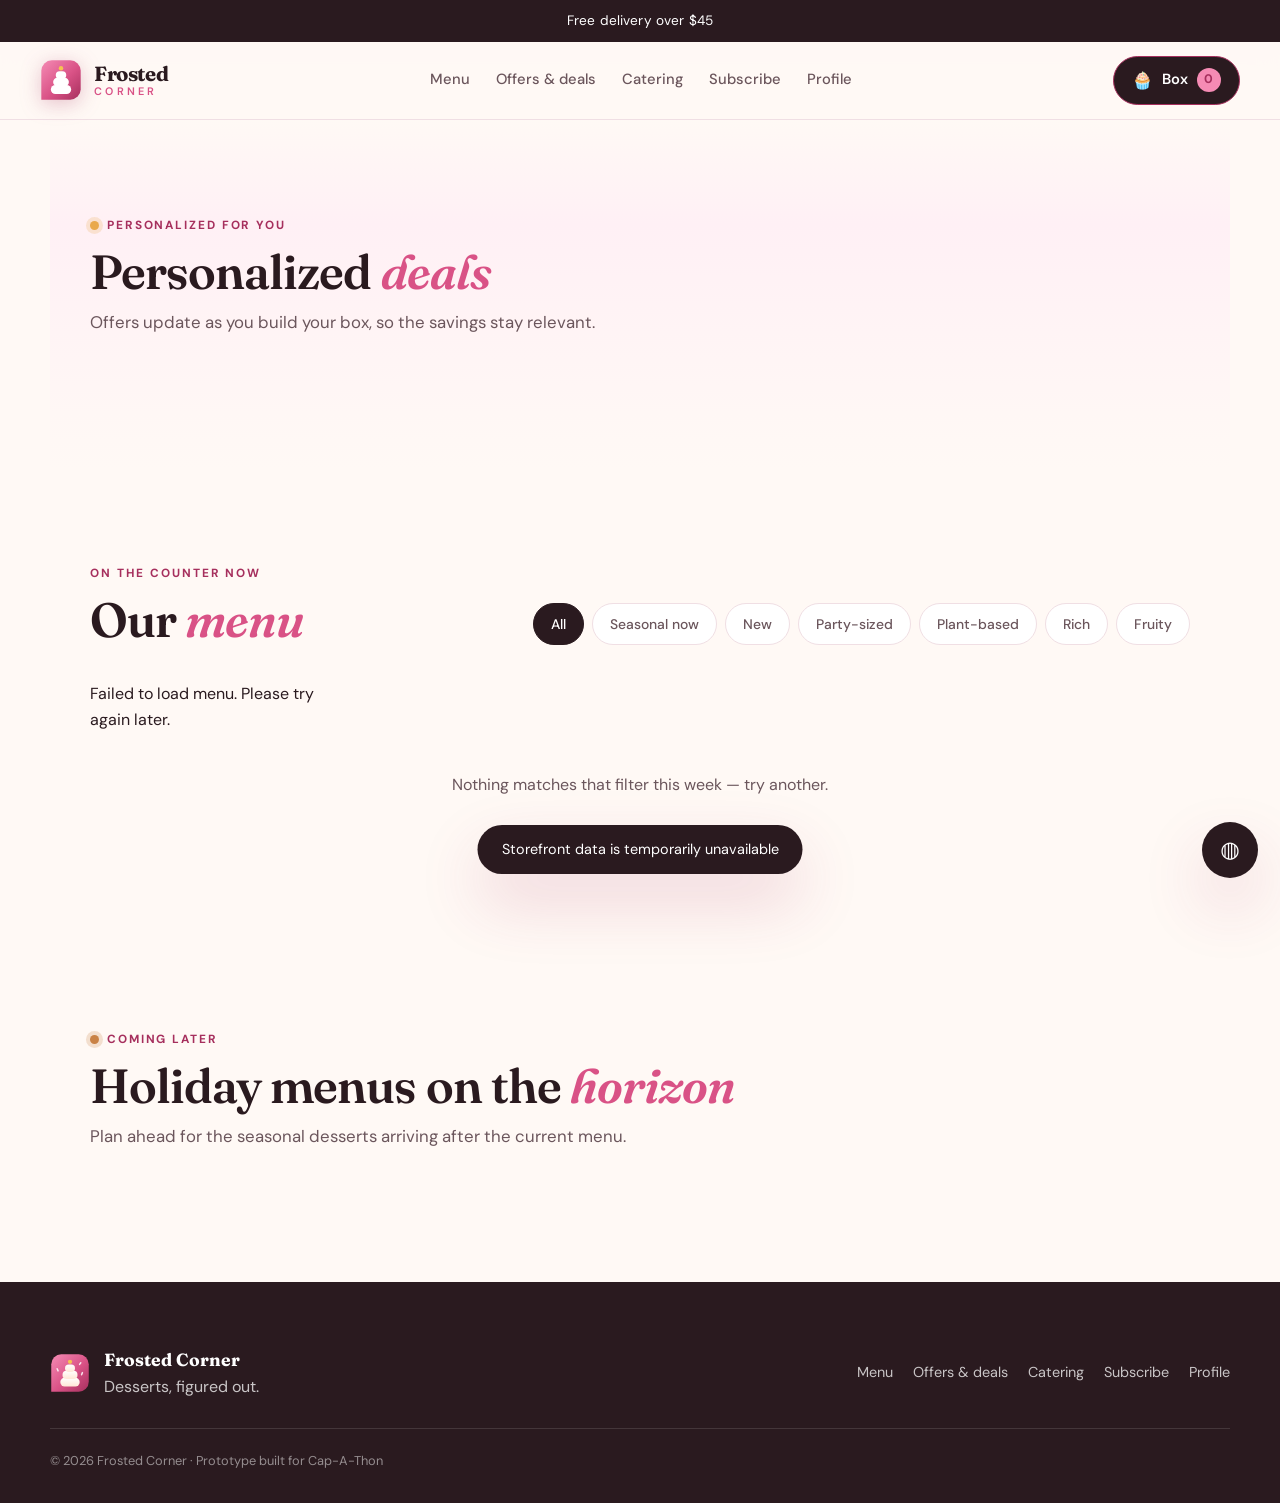
==== frontend/index.html @ bf20d173 "Update index.html and enhance app.js functionality" ====
<!doctype html>
<html lang="en">

<head>
  <meta charset="UTF-8" />
  <meta name="viewport" content="width=device-width, initial-scale=1.0" />
  <meta name="description"
    content="Frosted Corner — an AI-infused dessert ordering experience. Weekly flavors, smart offers, party planning and a concierge that actually knows your table." />
  <meta name="theme-color" content="#D95286" />
  <title>Frosted Corner | Desserts, figured out</title>
  <link rel="icon" href="assets/logo.svg" type="image/svg+xml" />
  <link rel="preconnect" href="https://fonts.googleapis.com" />
  <link rel="preconnect" href="https://fonts.gstatic.com" crossorigin />
  <link
    href="https://fonts.googleapis.com/css2?family=DM+Sans:opsz,wght@9..40,400;9..40,500;9..40,600;9..40,700&family=Fraunces:opsz,wght@9..144,500;9..144,600;9..144,700&display=swap"
    rel="stylesheet" />
  <link rel="stylesheet" href="styles.css" />
</head>

<body>
  <a class="skip-link" href="#main">Skip to content</a>

  <div class="announcement" id="announcement">
    <span data-announce>Free delivery over $45</span>
  </div>

  <header class="site-header" id="top">
    <a class="brand" href="#top" aria-label="Frosted Corner, home">
      <span class="brand-mark" aria-hidden="true">
        <svg viewBox="0 0 64 64" focusable="false">
          <defs>
            <linearGradient id="hdrBadge" x1="0" y1="0" x2="1" y2="1">
              <stop offset="0%" stop-color="#F58BB4" />
              <stop offset="55%" stop-color="#D95286" />
              <stop offset="100%" stop-color="#A62F5D" />
            </linearGradient>
          </defs>
          <path d="M18 2 H46 A16 16 0 0 1 62 18 V46 A16 16 0 0 1 46 62 H2 V18 A16 16 0 0 1 18 2 Z"
            fill="url(#hdrBadge)" />
          <g fill="#fff">
            <rect x="16.5" y="39.5" width="31" height="14" rx="7" />
            <rect x="20" y="28.5" width="24" height="13" rx="6.5" />
            <rect x="24" y="18.5" width="16" height="12" rx="6" />
          </g>
          <circle cx="32" cy="14" r="3.4" fill="#F5C451" />
        </svg>
      </span>
      <span class="brand-word"><strong>Frosted</strong><small>Corner</small></span>
    </a>

    <nav class="main-nav" aria-label="Main">
      <a href="#menu" aria-current="page">Menu</a>
      <a href="offers.html">Offers &amp; deals</a>
      <a href="catering.html">Catering</a>
      <a href="subscriptions.html">Subscribe</a>
      <a href="account.html">Profile</a>
    </nav>

    <div class="header-actions">
      <button class="bag-button" type="button" data-action="bag" aria-expanded="false" aria-controls="bag-drawer">
        <span class="bag-glyph" aria-hidden="true">🧁</span>
        <span>Box</span>
        <span class="bag-count" data-bag-count>0</span>
      </button>
    </div>
  </header>

  <main id="main">
    <section class="section offers-section" aria-labelledby="home-offers-title">
      <div class="section-head">
        <div>
          <p class="eyebrow"><span class="agent-dot tint-gold"></span>Personalized for you</p>
          <h2 id="home-offers-title">Personalized <em>deals</em></h2>
          <p class="section-lede">Offers update as you build your box, so the savings stay relevant.</p>
        </div>
      </div>
      <div class="offer-rail" data-offer-rail></div>
    </section>

    <!-- ── Weekly menu ──────────────────────────────────────── -->
    <section class="section" id="menu">
      <div class="section-head">
        <div>
          <p class="eyebrow">On the counter now</p>
          <h2>Our <em>menu</em></h2>
        </div>
        <div class="filter-row" role="group" aria-label="Filter the menu">
          <button class="chip is-active" type="button" data-filter="all">All</button>
          <button class="chip" type="button" data-filter="seasonal">Seasonal now</button>
          <button class="chip" type="button" data-filter="new">New</button>
          <button class="chip" type="button" data-filter="shareable">Party-sized</button>
          <button class="chip" type="button" data-filter="vegan">Plant-based</button>
          <button class="chip" type="button" data-filter="rich">Rich</button>
          <button class="chip" type="button" data-filter="fruity">Fruity</button>
        </div>
      </div>
      <section class="picks-panel" data-picks hidden aria-live="polite">
        <div class="picks-head">
          <span class="picks-agent"><span class="agent-dot tint-pink"></span>Recommendation Agent</span>
          <strong data-picks-headline>Picked to go with your box</strong>
          <button class="picks-trace-toggle" type="button" data-picks-trace-toggle
                  aria-expanded="false">How it decided</button>
        </div>
        <ol class="picks-trace" data-picks-trace hidden></ol>
        <div class="picks-row" data-picks-row></div>
      </section>

      <div class="product-grid" data-product-grid></div>
      <p class="grid-empty" data-grid-empty hidden>Nothing matches that filter this week — try another.</p>
    </section>

    <section class="section" aria-labelledby="upcoming-seasonal-title">
      <div class="section-head">
        <div>
          <p class="eyebrow"><span class="agent-dot tint-caramel"></span>Coming later</p>
          <h2 id="upcoming-seasonal-title">Holiday menus on the <em>horizon</em></h2>
          <p class="section-lede">Plan ahead for the seasonal desserts arriving after the current menu.</p>
        </div>
      </div>
      <div class="event-grid" data-event-grid></div>
    </section>

  </main>

  <footer class="site-footer">
    <div class="footer-top">
      <div class="footer-brand">
        <img src="assets/logo.svg" alt="" width="40" height="40" />
        <p><strong>Frosted Corner</strong><br />Desserts, figured out.</p>
      </div>
      <nav class="footer-links" aria-label="Footer">
        <a href="#menu">Menu</a><a href="offers.html">Offers &amp; deals</a>
        <a href="catering.html">Catering</a><a href="subscriptions.html">Subscribe</a><a href="account.html">Profile</a>
      </nav>
    </div>
    <p class="footer-note">© 2026 Frosted Corner · Prototype built for Cap-A-Thon</p>
  </footer>

  <!-- ── The box (bag drawer) ───────────────────────────────── -->
  <div class="drawer-scrim" data-scrim hidden></div>
  <aside class="bag-drawer" id="bag-drawer" data-drawer aria-label="Your box" hidden>
    <header class="drawer-head">
      <div>
        <p class="eyebrow">Your box</p>
        <h2 data-drawer-title>Empty box</h2>
      </div>
      <button class="icon-button" type="button" data-close-bag aria-label="Close box">✕</button>
    </header>

    <div class="box-stage">
      <div class="box" data-box>
        <div class="box-lid"><span class="lid-logo">Frosted Corner</span></div>
        <div class="box-inner" data-box-slots></div>
      </div>
    </div>

    <p class="box-hint" data-box-hint>A Frosted Corner box holds six.</p>

    <div class="drawer-lines" data-drawer-lines></div>

    <footer class="drawer-foot">
      <div class="drawer-total"><span>Subtotal</span><strong data-subtotal>$0.00</strong></div>
      <button class="button button-primary full" type="button" data-checkout>Checkout</button>
      <button class="text-button" type="button" data-clear-bag>Empty the box</button>
    </footer>
  </aside>

  <!-- ── Support agent ──────────────────────────────────────── -->
  <button class="support-fab" type="button" data-support-open aria-expanded="false" aria-controls="support-panel">
    <span aria-hidden="true">◍</span><span class="visually-hidden">Open the concierge</span>
  </button>
  <section class="support-panel" id="support-panel" data-support-panel hidden aria-label="Corner Concierge">
    <header class="support-head">
      <span class="agent-dot tint-pink" aria-hidden="true"></span>
      <span><strong>Corner Concierge</strong><small>Flavors, parties, allergens, orders</small></span>
      <button class="icon-button" type="button" data-support-close aria-label="Close concierge">✕</button>
    </header>
    <div class="support-log" data-support-log aria-live="polite"></div>
    <div class="occasion-grid" data-occasion-grid></div>
    <form class="chat-form" data-support-form>
      <label class="visually-hidden" for="support-input">Ask the concierge</label>
      <input id="support-input" type="text" autocomplete="off" placeholder="Nut-free, for 20 people, Saturday…" data-support-input />
      <button class="send-button" type="submit" aria-label="Send">→</button>
    </form>
  </section>

  <dialog class="item-dialog" data-item-dialog aria-labelledby="item-dialog-title">
    <button class="dialog-close" type="button" data-item-close aria-label="Close">×</button>
    <div class="item-dialog-body" data-item-dialog-body></div>
  </dialog>

  <dialog class="checkout-dialog" data-checkout-dialog aria-labelledby="checkout-title">
    <form method="dialog" class="checkout-form" data-checkout-form>
      <button class="icon-button checkout-close" type="button" data-checkout-close
        aria-label="Close checkout">✕</button>
      <p class="eyebrow">Almost there</p>
      <h2 id="checkout-title">Choose how to get it</h2>
      <p class="checkout-summary" data-checkout-summary></p>
      <div class="fulfillment-options" role="group" aria-label="Fulfillment method">
        <label class="fulfillment-option is-selected"><input type="radio" name="fulfillment" value="pickup" checked />
          <strong>Pickup</strong><small>Ready in about 20 minutes</small></label>
        <label class="fulfillment-option"><input type="radio" name="fulfillment" value="delivery" />
          <strong>Delivery</strong><small>Free over $45 · 30–45 minutes</small></label>
      </div>
      <label class="checkout-field" data-address-field hidden>Delivery address<input name="address" type="text"
          placeholder="123 Corner Street" autocomplete="street-address" /></label>
      <label class="checkout-field">Preferred window<select name="window">
          <option>As soon as possible</option>
          <option>Today, 5:00–5:30 PM</option>
          <option>Today, 6:00–6:30 PM</option>
        </select></label>
      <button class="button button-primary full" type="submit">Place demo order</button>
    </form>
  </dialog>

  <div class="toast" data-toast role="status" aria-live="polite"></div>

  <script type="module" src="js/app.js"></script>
</body>

</html>
---- frontend/styles.css ----
/* ==========================================================================
   Frosted Corner — design system
   Palette: frosted pink over warm cream, with flavor accents per item tint.
   ========================================================================== */

:root {
  /* Brand */
  --pink: #F58BB4;
  --pink-soft: #FFD9E7;
  --pink-wash: #FFF0F5;
  --berry: #D95286;
  --berry-deep: #A62F5D;

  /* Neutrals */
  --cream: #FFF9F5;
  --card: #FFFFFF;
  --ink: #2A1A1F;
  --ink-soft: #6B565C;
  --line: #F0DFE4;

  /* Flavor accents */
  --gold: #E9A94D;
  --butter: #F5D06F;
  --caramel: #C98246;
  --cocoa: #6B4230;
  --mint: #6FB6A0;
  --plum: #A88FD8;

  /* Shape + depth */
  --r-sm: 12px;
  --r-md: 20px;
  --r-lg: 28px;
  --r-xl: 40px;
  --shadow-sm: 0 2px 10px rgba(166, 47, 93, .06);
  --shadow-md: 0 14px 34px rgba(166, 47, 93, .10);
  --shadow-lg: 0 28px 64px rgba(166, 47, 93, .18);

  --wrap: 1180px;
  --ease-bounce: cubic-bezier(.34, 1.56, .64, 1);
}

/* Tint helpers — one class drives art background + accent per flavor. */
.tint-pink {
  --tint: var(--pink);
  --tint-wash: #FFE4EE;
}

.tint-berry {
  --tint: var(--berry);
  --tint-wash: #FFDCE8;
}

.tint-gold {
  --tint: var(--gold);
  --tint-wash: #FDEBCF;
}

.tint-butter {
  --tint: var(--butter);
  --tint-wash: #FEF3D2;
}

.tint-caramel {
  --tint: var(--caramel);
  --tint-wash: #F6E2D1;
}

.tint-cocoa {
  --tint: var(--cocoa);
  --tint-wash: #E8D9D1;
}

.tint-mint {
  --tint: var(--mint);
  --tint-wash: #DCF0E8;
}

.tint-plum {
  --tint: var(--plum);
  --tint-wash: #EAE1F8;
}

*,
*::before,
*::after {
  box-sizing: border-box;
}

/* `hidden` must win over the component display rules below. */
[hidden] {
  display: none !important;
}

html {
  scroll-behavior: smooth;
  scroll-padding-top: 90px;
}

body {
  margin: 0;
  background: var(--cream);
  color: var(--ink);
  font-family: "DM Sans", system-ui, -apple-system, "Segoe UI", sans-serif;
  font-size: 16px;
  line-height: 1.6;
  -webkit-font-smoothing: antialiased;
}

h1,
h2,
h3 {
  font-family: "Fraunces", Georgia, "Times New Roman", serif;
  font-weight: 600;
  line-height: 1.05;
  letter-spacing: -.02em;
  margin: 0;
}

h1 {
  font-size: clamp(2.6rem, 6vw, 4.4rem);
}

h2 {
  font-size: clamp(2rem, 4vw, 3rem);
}

h3 {
  font-size: 1.15rem;
  letter-spacing: -.01em;
}

h1 em,
h2 em {
  font-style: italic;
  color: var(--berry);
}

p {
  margin: 0;
}

img,
svg {
  display: block;
  max-width: 100%;
}

button {
  font: inherit;
  color: inherit;
}

a {
  color: inherit;
}

.visually-hidden {
  position: absolute;
  width: 1px;
  height: 1px;
  padding: 0;
  margin: -1px;
  overflow: hidden;
  clip: rect(0 0 0 0);
  white-space: nowrap;
  border: 0;
}

.skip-link {
  position: absolute;
  left: 12px;
  top: -60px;
  z-index: 200;
  background: var(--ink);
  color: #fff;
  padding: 10px 16px;
  border-radius: 0 0 var(--r-sm) var(--r-sm);
  text-decoration: none;
  transition: top .18s ease;
}

.skip-link:focus {
  top: 0;
}

:focus-visible {
  outline: 3px solid var(--berry);
  outline-offset: 3px;
  border-radius: 6px;
}

.eyebrow {
  display: flex;
  align-items: center;
  gap: 8px;
  font-size: .74rem;
  font-weight: 700;
  letter-spacing: .16em;
  text-transform: uppercase;
  color: var(--berry-deep);
}

.agent-dot {
  width: 9px;
  height: 9px;
  border-radius: 50%;
  background: var(--tint, var(--berry));
  box-shadow: 0 0 0 4px color-mix(in srgb, var(--tint, var(--berry)) 22%, transparent);
  flex: none;
}

.lede,
.section-lede {
  color: var(--ink-soft);
  font-size: 1.05rem;
  max-width: 56ch;
}

/* ── Announcement ───────────────────────────────────────────── */
.announcement {
  background: var(--ink);
  color: #fff;
  text-align: center;
  padding: 10px 16px;
  font-size: .85rem;
  letter-spacing: .01em;
  min-height: 40px;
  display: grid;
  place-items: center;
}

.announcement span {
  animation: fadeSlide .5s ease;
}

@keyframes fadeSlide {
  from {
    opacity: 0;
    transform: translateY(6px);
  }

  to {
    opacity: 1;
    transform: none;
  }
}

/* ── Header ─────────────────────────────────────────────────── */
.site-header {
  position: sticky;
  top: 0;
  z-index: 60;
  display: flex;
  align-items: center;
  gap: 24px;
  padding: 14px clamp(16px, 4vw, 40px);
  background: color-mix(in srgb, var(--cream) 88%, transparent);
  backdrop-filter: blur(14px);
  border-bottom: 1px solid var(--line);
}

.brand {
  display: flex;
  align-items: center;
  gap: 12px;
  text-decoration: none;
}

.brand-mark {
  width: 42px;
  height: 42px;
  flex: none;
  filter: drop-shadow(0 4px 10px rgba(166, 47, 93, .28));
}

.brand-mark svg {
  width: 100%;
  height: 100%;
}

.brand-word {
  display: flex;
  flex-direction: column;
  line-height: 1;
}

.brand-word strong {
  font-family: "Fraunces", serif;
  font-size: 1.28rem;
  font-weight: 700;
  letter-spacing: -.02em;
}

.brand-word small {
  font-size: .68rem;
  letter-spacing: .3em;
  text-transform: uppercase;
  color: var(--berry);
  font-weight: 600;
  margin-top: 2px;
}

.main-nav {
  display: flex;
  gap: 22px;
  margin-inline: auto;
}

.main-nav a {
  text-decoration: none;
  font-size: .92rem;
  font-weight: 500;
  color: var(--ink-soft);
  padding: 6px 2px;
  position: relative;
}

.main-nav a::after {
  content: "";
  position: absolute;
  left: 0;
  right: 100%;
  bottom: 0;
  height: 2px;
  background: var(--berry);
  border-radius: 2px;
  transition: right .22s ease;
}

.main-nav a:hover {
  color: var(--ink);
}

.main-nav a:hover::after {
  right: 0;
}

.header-actions {
  display: flex;
  align-items: center;
  gap: 10px;
}

.icon-button {
  width: 42px;
  height: 42px;
  border-radius: 50%;
  border: 1px solid var(--line);
  background: var(--card);
  cursor: pointer;
  display: grid;
  place-items: center;
  font-size: 1rem;
  transition: transform .18s var(--ease-bounce), border-color .18s ease;
}

.icon-button:hover {
  transform: translateY(-2px);
  border-color: var(--pink);
}

.bag-button {
  display: flex;
  align-items: center;
  gap: 9px;
  padding: 10px 18px;
  border-radius: 999px;
  cursor: pointer;
  border: 1px solid var(--berry-deep);
  background: var(--ink);
  color: #fff;
  font-weight: 600;
  font-size: .92rem;
  transition: transform .18s var(--ease-bounce);
}

.bag-button:hover {
  transform: translateY(-2px);
}

.bag-glyph {
  font-size: 1.05rem;
}

.bag-count {
  min-width: 24px;
  height: 24px;
  padding: 0 7px;
  border-radius: 999px;
  background: var(--pink);
  color: var(--berry-deep);
  display: grid;
  place-items: center;
  font-size: .78rem;
  font-weight: 700;
}

/* ── Buttons ────────────────────────────────────────────────── */
.button {
  display: inline-flex;
  align-items: center;
  gap: 10px;
  padding: 14px 26px;
  border-radius: 999px;
  font-weight: 600;
  font-size: .95rem;
  text-decoration: none;
  border: 1px solid transparent;
  cursor: pointer;
  transition: transform .18s var(--ease-bounce), box-shadow .18s ease, background .18s ease;
}

.button-primary {
  background: var(--ink);
  color: #fff;
  box-shadow: var(--shadow-md);
}

.button-primary:hover {
  transform: translateY(-3px);
  box-shadow: var(--shadow-lg);
}

.button-ghost {
  background: transparent;
  color: var(--ink);
  border-color: var(--line);
}

.button-ghost:hover {
  border-color: var(--berry);
  transform: translateY(-3px);
}

.button-light {
  background: #fff;
  color: var(--ink);
  box-shadow: var(--shadow-sm);
}

.button-light:hover {
  transform: translateY(-3px);
  box-shadow: var(--shadow-md);
}

.button.full {
  width: 100%;
  justify-content: center;
}

.button:disabled {
  opacity: .55;
  cursor: progress;
  transform: none;
}

.text-button {
  background: none;
  border: 0;
  cursor: pointer;
  color: var(--ink-soft);
  font-size: .88rem;
  text-decoration: underline;
  text-underline-offset: 3px;
  padding: 6px;
}

.text-button:hover {
  color: var(--berry);
}

.chip {
  padding: 9px 17px;
  border-radius: 999px;
  cursor: pointer;
  border: 1px solid var(--line);
  background: var(--card);
  font-size: .87rem;
  font-weight: 500;
  color: var(--ink-soft);
  transition: all .18s ease;
}

.chip:hover {
  border-color: var(--pink);
  color: var(--ink);
}

.chip.is-active,
.chip[aria-pressed="true"] {
  background: var(--ink);
  color: #fff;
  border-color: var(--ink);
}

.chip-row {
  display: flex;
  flex-wrap: wrap;
  gap: 8px;
}

/* ── Section scaffolding ────────────────────────────────────── */
.section {
  max-width: var(--wrap);
  margin-inline: auto;
  padding: clamp(56px, 8vw, 96px) clamp(16px, 4vw, 40px);
}

.section-head {
  display: flex;
  flex-wrap: wrap;
  gap: 24px;
  align-items: flex-end;
  justify-content: space-between;
  margin-bottom: 36px;
}

/* Only the heading column stacks; sibling chip rows keep their own layout. */
.section-head>div:first-child {
  display: grid;
  gap: 12px;
}

/* ── Hero ───────────────────────────────────────────────────── */
.hero {
  max-width: var(--wrap);
  margin-inline: auto;
  padding: clamp(40px, 6vw, 80px) clamp(16px, 4vw, 40px) clamp(30px, 5vw, 60px);
  display: grid;
  grid-template-columns: 1.05fr .95fr;
  gap: clamp(32px, 5vw, 64px);
  align-items: center;
}

.hero-copy {
  display: grid;
  gap: 22px;
}

.hero-actions {
  display: flex;
  flex-wrap: wrap;
  gap: 12px;
}

.countdown {
  display: grid;
  gap: 10px;
  padding: 18px 22px;
  background: var(--card);
  border: 1px solid var(--line);
  border-radius: var(--r-lg);
  box-shadow: var(--shadow-sm);
  width: fit-content;
}

.countdown-label {
  font-size: .72rem;
  font-weight: 700;
  letter-spacing: .16em;
  text-transform: uppercase;
  color: var(--ink-soft);
}

.countdown-clock {
  display: flex;
  gap: 18px;
}

.countdown-clock span {
  display: grid;
  justify-items: center;
  gap: 2px;
}

.countdown-clock strong {
  font-family: "Fraunces", serif;
  font-size: 1.7rem;
  font-variant-numeric: tabular-nums;
  color: var(--berry-deep);
  line-height: 1;
}

.countdown-clock small {
  font-size: .64rem;
  letter-spacing: .14em;
  text-transform: uppercase;
  color: var(--ink-soft);
}

/* Hero art: an open box seen at an angle */
.hero-art {
  position: relative;
  display: grid;
  place-items: center;
  min-height: 380px;
}

.hero-box {
  position: relative;
  width: min(340px, 78%);
  aspect-ratio: 1 / .92;
  perspective: 900px;
  z-index: 2;
}

.hero-box-body {
  position: absolute;
  inset: 14% 0 0 0;
  background: linear-gradient(170deg, var(--pink-soft), #fff 62%);
  border: 3px solid #fff;
  border-radius: 14px;
  box-shadow: var(--shadow-lg);
  display: grid;
  grid-template-columns: repeat(3, 1fr);
  gap: 8px;
  padding: 16px;
  align-content: center;
}

.hero-box-body span {
  display: grid;
  place-items: center;
  aspect-ratio: 1;
  background: var(--pink-wash);
  border-radius: 10px;
  font-size: 1.7rem;
  animation: settle .5s var(--ease-bounce) backwards;
}

.hero-box-body span:nth-child(1) {
  animation-delay: .05s;
}

.hero-box-body span:nth-child(2) {
  animation-delay: .11s;
}

.hero-box-body span:nth-child(3) {
  animation-delay: .17s;
}

.hero-box-body span:nth-child(4) {
  animation-delay: .23s;
}

.hero-box-body span:nth-child(5) {
  animation-delay: .29s;
}

.hero-box-body span:nth-child(6) {
  animation-delay: .35s;
}

@keyframes settle {
  from {
    opacity: 0;
    transform: translateY(-14px) scale(.7);
  }

  to {
    opacity: 1;
    transform: none;
  }
}

.hero-box-lid {
  position: absolute;
  left: -4%;
  right: -4%;
  top: -6%;
  height: 26%;
  background: linear-gradient(160deg, var(--pink), var(--berry));
  border-radius: 12px;
  transform: rotateX(46deg);
  transform-origin: bottom center;
  box-shadow: 0 -10px 30px rgba(166, 47, 93, .28);
}

.hero-blob {
  position: absolute;
  border-radius: 50%;
  filter: blur(2px);
  z-index: 1;
}

.blob-a {
  width: 260px;
  height: 260px;
  background: radial-gradient(circle at 30% 30%, #FFE0EC, transparent 70%);
  top: 2%;
  left: -6%;
}

.blob-b {
  width: 220px;
  height: 220px;
  background: radial-gradient(circle at 60% 40%, #FDEBCF, transparent 70%);
  bottom: 0;
  right: -4%;
}

.hero-sticker {
  position: absolute;
  right: 2%;
  top: 6%;
  z-index: 3;
  width: 92px;
  height: 92px;
  border-radius: 50%;
  background: var(--ink);
  color: #fff;
  display: grid;
  place-items: center;
  align-content: center;
  font-family: "Fraunces", serif;
  font-size: 1.5rem;
  font-weight: 700;
  transform: rotate(-12deg);
  box-shadow: var(--shadow-md);
}

.hero-sticker small {
  display: block;
  font-family: "DM Sans", sans-serif;
  font-size: .58rem;
  letter-spacing: .18em;
  text-transform: uppercase;
  font-weight: 500;
  opacity: .85;
}

/* ── Product grid ───────────────────────────────────────────── */
.filter-row {
  display: flex;
  flex-wrap: wrap;
  gap: 8px;
}

.product-grid {
  display: grid;
  gap: 20px;
  grid-template-columns: repeat(auto-fill, minmax(238px, 1fr));
}

.product-card {
  background: var(--card);
  border: 1px solid var(--line);
  border-radius: var(--r-lg);
  overflow: hidden;
  display: flex;
  flex-direction: column;
  box-shadow: var(--shadow-sm);
  transition: transform .22s var(--ease-bounce), box-shadow .22s ease;
  animation: cardIn .38s ease backwards;
}

.product-card:hover {
  transform: translateY(-6px);
  box-shadow: var(--shadow-md);
}

@keyframes cardIn {
  from {
    opacity: 0;
    transform: translateY(14px);
  }

  to {
    opacity: 1;
    transform: none;
  }
}

.product-art {
  position: relative;
  aspect-ratio: 4 / 3;
  background: radial-gradient(circle at 50% 42%, var(--tint-wash), #fff 78%);
  display: grid;
  place-items: center;
}

.product-emoji {
  font-size: 3.6rem;
  transition: transform .3s var(--ease-bounce);
}

.product-card:hover .product-emoji {
  transform: scale(1.12) rotate(-6deg);
}

/* The photo fills the art panel; the emoji lives on only for the fly-to-box. */
.product-photo {
  width: 100%;
  height: 100%;
  object-fit: cover;
  display: block;
  transition: transform .45s var(--ease-bounce);
}

.product-card:hover .product-photo {
  transform: scale(1.06);
}

.product-badge {
  position: absolute;
  top: 12px;
  left: 12px;
  background: color-mix(in srgb, var(--tint) 88%, #fff);
  color: #fff;
  font-size: .62rem;
  font-weight: 700;
  letter-spacing: .12em;
  text-transform: uppercase;
  padding: 5px 11px;
  border-radius: 999px;
}

.product-rating {
  position: absolute;
  top: 12px;
  right: 12px;
  z-index: 3;
  background: rgba(255, 255, 255, .92);
  border-radius: 999px;
  padding: 4px 10px;
  font-size: .74rem;
  font-weight: 600;
  cursor: pointer;
  box-shadow: 0 2px 8px rgba(42, 26, 31, .08);
}

.product-photo[data-open-item] { cursor: pointer; }

.product-info {
  padding: 16px 18px 18px;
  display: grid;
  gap: 6px;
  flex: 1;
}

.product-info p {
  color: var(--ink-soft);
  font-size: .88rem;
}

.product-foot {
  display: flex;
  align-items: center;
  justify-content: space-between;
  margin-top: auto;
  padding-top: 12px;
}

.product-price {
  font-family: "Fraunces", serif;
  font-size: 1.22rem;
  font-weight: 600;
}

.add-button {
  width: 42px;
  height: 42px;
  border-radius: 50%;
  cursor: pointer;
  border: 0;
  background: var(--ink);
  color: #fff;
  font-size: 1.3rem;
  display: grid;
  place-items: center;
  line-height: 1;
  transition: transform .18s var(--ease-bounce), background .18s ease;
}

.add-button:hover {
  transform: scale(1.12) rotate(90deg);
  background: var(--berry);
}

.grid-empty {
  text-align: center;
  color: var(--ink-soft);
  padding: 40px 0;
}

.page-intro {
  max-width: var(--wrap);
  margin-inline: auto;
  padding: clamp(48px, 7vw, 86px) clamp(16px, 4vw, 40px) 12px;
  display: grid;
  gap: 16px;
}

.page-intro h1 { max-width: 12ch; }

/* ── Smart offers ───────────────────────────────────────────── */
.offers-section {
  background: linear-gradient(180deg, transparent, var(--pink-wash) 30%, transparent);
}

.offer-rail {
  display: grid;
  gap: 18px;
  grid-template-columns: repeat(auto-fit, minmax(280px, 1fr));
}

.offer-card {
  position: relative;
  overflow: hidden;
  background: var(--card);
  border: 1px solid var(--line);
  border-radius: var(--r-lg);
  padding: 24px;
  display: grid;
  gap: 12px;
  align-content: start;
  box-shadow: var(--shadow-sm);
  transition: transform .22s var(--ease-bounce), box-shadow .22s ease;
}

.offer-card:hover {
  transform: translateY(-5px);
  box-shadow: var(--shadow-md);
}

.offer-card::before {
  content: "";
  position: absolute;
  inset: 0 auto 0 0;
  width: 5px;
  background: var(--tint);
}

.offer-emoji {
  width: 46px;
  height: 46px;
  border-radius: 14px;
  background: var(--tint-wash);
  display: grid;
  place-items: center;
  font-size: 1.4rem;
}

.offer-label {
  font-size: .76rem;
  font-weight: 600;
  color: var(--tint);
  letter-spacing: .02em;
}

.offer-card h3 {
  font-size: 1.3rem;
}

.offer-detail {
  font-size: .9rem;
  color: var(--ink-soft);
}

.offer-reason {
  font-size: .82rem;
  color: var(--ink-soft);
  padding: 10px 14px;
  background: var(--cream);
  border-radius: var(--r-sm);
  border-left: 3px solid var(--tint);
}

.offer-foot {
  display: flex;
  align-items: center;
  justify-content: space-between;
  gap: 12px;
  margin-top: 4px;
}

.offer-value {
  font-weight: 700;
  color: var(--berry-deep);
  font-size: .95rem;
  background: var(--pink-wash);
  padding: 6px 13px;
  border-radius: 999px;
}

/* ── Concierge ──────────────────────────────────────────────── */
.concierge-section {
  background: var(--ink);
  color: #fff;
  max-width: none;
}

.concierge-section .eyebrow {
  color: var(--pink-soft);
}

.concierge-section h2 em {
  color: var(--pink);
}

.concierge-grid {
  max-width: var(--wrap);
  margin-inline: auto;
  display: grid;
  grid-template-columns: 1fr 1fr;
  gap: clamp(32px, 5vw, 64px);
  align-items: center;
}

.concierge-intro {
  display: grid;
  gap: 18px;
}

.concierge-intro p {
  color: rgba(255, 255, 255, .72);
}

.signal-list {
  display: flex;
  flex-wrap: wrap;
  gap: 8px;
  list-style: none;
  padding: 0;
  margin: 0;
}

.signal-list li {
  font-size: .78rem;
  padding: 6px 13px;
  border-radius: 999px;
  background: rgba(255, 255, 255, .08);
  border: 1px solid rgba(255, 255, 255, .16);
  color: rgba(255, 255, 255, .85);
}

.chat-card {
  background: var(--card);
  color: var(--ink);
  border-radius: var(--r-xl);
  padding: 22px;
  box-shadow: var(--shadow-lg);
  display: grid;
  gap: 14px;
}

.chat-head {
  display: flex;
  align-items: center;
  gap: 11px;
}

.chat-title {
  display: grid;
  line-height: 1.25;
}

.chat-title small {
  font-size: .76rem;
  color: var(--ink-soft);
}

.online-dot {
  width: 9px;
  height: 9px;
  border-radius: 50%;
  background: var(--mint);
  box-shadow: 0 0 0 4px color-mix(in srgb, var(--mint) 24%, transparent);
  animation: pulse 2.2s ease-in-out infinite;
}

@keyframes pulse {

  0%,
  100% {
    opacity: 1;
  }

  50% {
    opacity: .45;
  }
}

.chat-log {
  display: grid;
  gap: 10px;
  max-height: 320px;
  overflow-y: auto;
  padding: 4px;
  scroll-behavior: smooth;
}

.bubble {
  padding: 12px 16px;
  border-radius: 18px;
  font-size: .92rem;
  max-width: 88%;
  animation: bubbleIn .28s ease backwards;
}

@keyframes bubbleIn {
  from {
    opacity: 0;
    transform: translateY(8px);
  }

  to {
    opacity: 1;
    transform: none;
  }
}

.bubble.from-agent {
  background: var(--pink-wash);
  border-bottom-left-radius: 6px;
  justify-self: start;
}

.bubble.from-user {
  background: var(--ink);
  color: #fff;
  border-bottom-right-radius: 6px;
  justify-self: end;
}

.bubble-note {
  font-size: .8rem;
  color: var(--ink-soft);
  margin-top: 6px;
}

.typing {
  display: flex;
  gap: 4px;
  padding: 14px 16px;
}

.typing span {
  width: 7px;
  height: 7px;
  border-radius: 50%;
  background: var(--pink);
  animation: blink 1.2s infinite;
}

.typing span:nth-child(2) {
  animation-delay: .18s;
}

.typing span:nth-child(3) {
  animation-delay: .36s;
}

@keyframes blink {

  0%,
  60%,
  100% {
    opacity: .3;
  }

  30% {
    opacity: 1;
  }
}

.rec-strip {
  display: grid;
  gap: 8px;
  margin-top: 4px;
}

.rec-item {
  display: flex;
  align-items: center;
  gap: 12px;
  background: #fff;
  border: 1px solid var(--line);
  border-radius: var(--r-md);
  padding: 10px 12px;
}

.rec-item .rec-emoji {
  width: 40px;
  height: 40px;
  border-radius: 12px;
  flex: none;
  background: var(--tint-wash);
  display: grid;
  place-items: center;
  font-size: 1.3rem;
}

.rec-item .rec-body {
  display: grid;
  flex: 1;
  line-height: 1.3;
}

.rec-item .rec-body strong {
  font-size: .92rem;
}

.rec-item .rec-body small {
  font-size: .76rem;
  color: var(--ink-soft);
}

.rec-add {
  border: 0;
  background: var(--ink);
  color: #fff;
  cursor: pointer;
  border-radius: 999px;
  padding: 7px 14px;
  font-size: .8rem;
  font-weight: 600;
  transition: background .18s ease;
}

.rec-add:hover {
  background: var(--berry);
}

.occasion-grid {
  display: flex;
  flex-wrap: wrap;
  gap: 8px;
}

.occasion {
  display: flex;
  align-items: center;
  gap: 7px;
  padding: 9px 14px;
  border-radius: 999px;
  cursor: pointer;
  border: 1px solid var(--line);
  background: #fff;
  font-size: .85rem;
  transition: all .18s ease;
}

.occasion:hover {
  border-color: var(--pink);
  transform: translateY(-2px);
}

.occasion.is-active {
  background: var(--pink-wash);
  border-color: var(--berry);
}

.chat-form {
  display: flex;
  gap: 8px;
}

.chat-form input {
  flex: 1;
  padding: 13px 18px;
  border-radius: 999px;
  border: 1px solid var(--line);
  background: var(--cream);
  font-size: .92rem;
  font-family: inherit;
}

.chat-form input:focus {
  outline: none;
  border-color: var(--berry);
  background: #fff;
}

.send-button {
  width: 46px;
  height: 46px;
  border-radius: 50%;
  flex: none;
  cursor: pointer;
  border: 0;
  background: var(--ink);
  color: #fff;
  font-size: 1.15rem;
  transition: transform .18s var(--ease-bounce), background .18s ease;
}

.send-button:hover {
  transform: scale(1.08);
  background: var(--berry);
}

/* ── Event menus ────────────────────────────────────────────── */
.event-grid {
  display: grid;
  gap: 18px;
  grid-template-columns: repeat(auto-fit, minmax(258px, 1fr));
}

.event-card {
  position: relative;
  border-radius: var(--r-lg);
  padding: 26px 24px;
  background: linear-gradient(165deg, var(--tint-wash), #fff 70%);
  border: 1px solid var(--line);
  display: grid;
  gap: 12px;
  align-content: start;
  transition: transform .22s var(--ease-bounce), box-shadow .22s ease;
}

.event-card:hover {
  transform: translateY(-5px);
  box-shadow: var(--shadow-md);
}

.event-emoji {
  font-size: 2.2rem;
}

.event-status {
  position: absolute;
  top: 18px;
  right: 18px;
  font-size: .64rem;
  font-weight: 700;
  letter-spacing: .12em;
  text-transform: uppercase;
  padding: 5px 11px;
  border-radius: 999px;
}

.status-live {
  background: var(--mint);
  color: #fff;
}

.status-preorder {
  background: var(--gold);
  color: #fff;
}

.status-planned {
  background: var(--line);
  color: var(--ink-soft);
}

.event-window {
  font-size: .8rem;
  font-weight: 600;
  color: var(--tint);
}

.event-card p {
  font-size: .9rem;
  color: var(--ink-soft);
}

.event-highlights {
  display: grid;
  gap: 6px;
  list-style: none;
  padding: 0;
  margin: 4px 0 0;
}

.event-highlights li {
  font-size: .82rem;
  padding-left: 18px;
  position: relative;
  color: var(--ink-soft);
}

.event-highlights li::before {
  content: "✦";
  position: absolute;
  left: 0;
  color: var(--tint);
}

/* ── Party planner ──────────────────────────────────────────── */
.party-section {
  background: var(--pink-wash);
  max-width: none;
}

.party-grid {
  max-width: var(--wrap);
  margin-inline: auto;
  display: grid;
  grid-template-columns: 1fr 1fr;
  gap: clamp(32px, 5vw, 56px);
  align-items: start;
}

.party-copy {
  display: grid;
  gap: 16px;
}

.planner-controls {
  display: grid;
  gap: 20px;
  margin-top: 8px;
}

.control {
  display: grid;
  gap: 10px;
}

.control label,
.control-label {
  font-size: .78rem;
  font-weight: 700;
  letter-spacing: .12em;
  text-transform: uppercase;
  color: var(--ink-soft);
  display: flex;
  align-items: center;
  gap: 10px;
}

.control output {
  font-family: "Fraunces", serif;
  font-size: 1.15rem;
  color: var(--berry-deep);
  letter-spacing: 0;
}

input[type="range"] {
  -webkit-appearance: none;
  appearance: none;
  width: 100%;
  height: 6px;
  border-radius: 999px;
  background: linear-gradient(90deg, var(--berry) var(--fill, 20%), #fff var(--fill, 20%));
  cursor: pointer;
}

input[type="range"]::-webkit-slider-thumb {
  -webkit-appearance: none;
  width: 24px;
  height: 24px;
  border-radius: 50%;
  background: var(--ink);
  border: 3px solid #fff;
  box-shadow: var(--shadow-sm);
  cursor: grab;
}

input[type="range"]::-moz-range-thumb {
  width: 24px;
  height: 24px;
  border-radius: 50%;
  background: var(--ink);
  border: 3px solid #fff;
  cursor: grab;
}

.planner-result {
  background: var(--card);
  border-radius: var(--r-xl);
  padding: 26px;
  box-shadow: var(--shadow-md);
  min-height: 320px;
}

.planner-placeholder {
  height: 100%;
  min-height: 268px;
  display: grid;
  place-content: center;
  justify-items: center;
  gap: 12px;
  text-align: center;
  color: var(--ink-soft);
}

.planner-placeholder span {
  font-size: 2.2rem;
  color: var(--plum);
}

.planner-stats {
  display: grid;
  grid-template-columns: repeat(4, 1fr);
  gap: 10px;
  margin: 16px 0;
}

.planner-stats div {
  background: var(--cream);
  border-radius: var(--r-sm);
  padding: 12px 8px;
  text-align: center;
}

.planner-stats strong {
  display: block;
  font-family: "Fraunces", serif;
  font-size: 1.5rem;
  color: var(--berry-deep);
  line-height: 1.1;
}

.planner-stats small {
  font-size: .64rem;
  letter-spacing: .1em;
  text-transform: uppercase;
  color: var(--ink-soft);
}

.planner-note {
  font-size: .84rem;
  color: var(--ink-soft);
  padding: 12px 14px;
  background: var(--cream);
  border-radius: var(--r-sm);
  margin-top: 12px;
}

/* ── Plans ──────────────────────────────────────────────────── */
.plan-grid {
  display: grid;
  gap: 20px;
  grid-template-columns: repeat(auto-fit, minmax(262px, 1fr));
  align-items: start;
}

.plan-card {
  background: var(--card);
  border: 1px solid var(--line);
  border-radius: var(--r-lg);
  padding: 28px 24px;
  display: grid;
  gap: 14px;
  align-content: start;
  transition: transform .22s var(--ease-bounce), box-shadow .22s ease;
}

.plan-card:hover {
  transform: translateY(-5px);
  box-shadow: var(--shadow-md);
}

.plan-card.is-featured {
  background: var(--ink);
  color: #fff;
  border-color: var(--ink);
  box-shadow: var(--shadow-lg);
  position: relative;
}

.plan-card.is-featured h3 {
  color: #fff;
}

.plan-card.is-featured .plan-pitch {
  color: rgba(255, 255, 255, .72);
}

.plan-flag {
  position: absolute;
  top: -12px;
  left: 24px;
  background: var(--pink);
  color: var(--berry-deep);
  font-size: .64rem;
  font-weight: 700;
  letter-spacing: .12em;
  text-transform: uppercase;
  padding: 6px 13px;
  border-radius: 999px;
}

.plan-price {
  display: flex;
  align-items: baseline;
  gap: 5px;
}

.plan-price strong {
  font-family: "Fraunces", serif;
  font-size: 2.4rem;
  line-height: 1;
}

.plan-price span {
  font-size: .85rem;
  opacity: .7;
}

.plan-pitch {
  font-size: .9rem;
  color: var(--ink-soft);
}

.plan-perks {
  list-style: none;
  padding: 0;
  margin: 0;
  display: grid;
  gap: 8px;
}

.plan-perks li {
  font-size: .87rem;
  padding-left: 22px;
  position: relative;
}

.plan-perks li::before {
  content: "✓";
  position: absolute;
  left: 0;
  color: var(--mint);
  font-weight: 700;
}

.plan-card.is-featured .plan-perks li::before {
  color: var(--pink);
}

/* ── Reviews ────────────────────────────────────────────────── */
.review-layout {
  display: grid;
  grid-template-columns: 320px 1fr;
  gap: 24px;
  align-items: start;
}

.review-summary {
  background: var(--ink);
  color: #fff;
  border-radius: var(--r-xl);
  padding: 28px 26px;
  display: grid;
  gap: 18px;
  position: sticky;
  top: 100px;
}

.summary-score {
  display: flex;
  align-items: baseline;
  gap: 10px;
}

.summary-score strong {
  font-family: "Fraunces", serif;
  font-size: 3rem;
  line-height: 1;
}

.summary-score small {
  color: rgba(255, 255, 255, .65);
  font-size: .82rem;
}

.summary-tag {
  display: inline-flex;
  align-items: center;
  gap: 7px;
  width: fit-content;
  font-size: .68rem;
  font-weight: 700;
  letter-spacing: .12em;
  text-transform: uppercase;
  background: rgba(255, 255, 255, .1);
  border: 1px solid rgba(255, 255, 255, .18);
  padding: 6px 12px;
  border-radius: 999px;
  color: var(--pink-soft);
}

.summary-point {
  display: grid;
  gap: 6px;
}

.summary-point-head {
  display: flex;
  justify-content: space-between;
  font-size: .85rem;
}

.summary-point-head span:last-child {
  color: var(--pink);
  font-weight: 600;
}

.summary-point small {
  font-size: .76rem;
  color: rgba(255, 255, 255, .6);
}

.meter {
  height: 6px;
  border-radius: 999px;
  background: rgba(255, 255, 255, .14);
  overflow: hidden;
}

.meter i {
  display: block;
  height: 100%;
  border-radius: 999px;
  background: var(--pink);
  transition: width .8s ease;
}

.summary-watchout {
  font-size: .82rem;
  color: rgba(255, 255, 255, .72);
  border-top: 1px solid rgba(255, 255, 255, .14);
  padding-top: 14px;
}

.review-grid {
  display: grid;
  gap: 16px;
  grid-template-columns: repeat(auto-fit, minmax(240px, 1fr));
}

.review-card {
  background: var(--card);
  border: 1px solid var(--line);
  border-radius: var(--r-lg);
  padding: 22px;
  display: grid;
  gap: 14px;
  align-content: start;
}

.review-card.is-featured {
  grid-column: 1 / -1;
  background: linear-gradient(150deg, var(--pink-wash), #fff 70%);
}

.review-stars {
  color: var(--gold);
  font-size: .95rem;
  letter-spacing: 2px;
}

.review-card p {
  font-size: .95rem;
}

.review-card.is-featured p {
  font-size: 1.15rem;
  font-family: "Fraunces", serif;
  line-height: 1.45;
}

.review-foot {
  display: flex;
  align-items: center;
  gap: 11px;
}

.review-avatar {
  width: 40px;
  height: 40px;
  border-radius: 50%;
  flex: none;
  background: var(--tint-wash);
  color: var(--ink);
  display: grid;
  place-items: center;
  font-size: .8rem;
  font-weight: 700;
}

.review-who {
  display: grid;
  line-height: 1.3;
}

.review-who small {
  font-size: .74rem;
  color: var(--ink-soft);
}

/* ── AI crew ────────────────────────────────────────────────── */
.crew-section {
  background: var(--cream);
  max-width: none;
}

.crew-section>.section-head,
.crew-grid {
  max-width: var(--wrap);
  margin-inline: auto;
}

.crew-grid {
  display: grid;
  gap: 18px;
  grid-template-columns: repeat(auto-fit, minmax(272px, 1fr));
  padding-inline: clamp(16px, 4vw, 40px);
}

.crew-section>.section-head {
  padding-inline: clamp(16px, 4vw, 40px);
}

.crew-card {
  background: var(--card);
  border: 1px solid var(--line);
  border-radius: var(--r-lg);
  padding: 24px;
  display: grid;
  gap: 12px;
  align-content: start;
  transition: transform .22s var(--ease-bounce), box-shadow .22s ease;
  animation: cardIn .34s ease backwards;
}

.crew-card:hover {
  transform: translateY(-5px);
  box-shadow: var(--shadow-md);
}

.crew-top {
  display: flex;
  align-items: center;
  gap: 12px;
}

.crew-glyph {
  width: 46px;
  height: 46px;
  border-radius: 14px;
  flex: none;
  background: var(--tint-wash);
  color: var(--tint);
  display: grid;
  place-items: center;
  font-size: 1.35rem;
}

.crew-role {
  font-size: .76rem;
  color: var(--tint);
  font-weight: 600;
}

.crew-card p {
  font-size: .88rem;
  color: var(--ink-soft);
}

.crew-meta {
  display: grid;
  gap: 8px;
  border-top: 1px solid var(--line);
  padding-top: 12px;
}

.crew-meta-row {
  display: grid;
  gap: 5px;
}

.crew-meta-row span {
  font-size: .64rem;
  font-weight: 700;
  letter-spacing: .12em;
  text-transform: uppercase;
  color: var(--ink-soft);
}

.crew-pills {
  display: flex;
  flex-wrap: wrap;
  gap: 5px;
}

.crew-pills i {
  font-style: normal;
  font-size: .72rem;
  padding: 4px 10px;
  border-radius: 999px;
  background: var(--cream);
  color: var(--ink-soft);
}

.crew-audience {
  position: absolute;
  top: 16px;
  right: 16px;
  font-size: .6rem;
  letter-spacing: .1em;
  text-transform: uppercase;
  color: var(--ink-soft);
}

/* ── Franchise ──────────────────────────────────────────────── */
.franchise-section {
  max-width: var(--wrap);
  margin-inline: auto;
  padding: 0 clamp(16px, 4vw, 40px) clamp(56px, 8vw, 96px);
}

.franchise-card {
  background: linear-gradient(140deg, var(--berry-deep), var(--ink) 65%);
  color: #fff;
  border-radius: var(--r-xl);
  padding: clamp(32px, 5vw, 56px);
  display: grid;
  grid-template-columns: 1.2fr .8fr;
  gap: 36px;
  align-items: center;
}

.franchise-card .eyebrow {
  color: var(--pink-soft);
}

.franchise-card h2 {
  margin: 12px 0 14px;
}

.franchise-card h2 em {
  color: var(--pink);
}

.franchise-card p {
  color: rgba(255, 255, 255, .78);
  margin-bottom: 22px;
  max-width: 46ch;
}

.franchise-stats {
  display: grid;
  gap: 14px;
}

.franchise-stats div {
  background: rgba(255, 255, 255, .08);
  border: 1px solid rgba(255, 255, 255, .14);
  border-radius: var(--r-md);
  padding: 16px 20px;
  display: flex;
  align-items: baseline;
  gap: 12px;
}

.franchise-stats strong {
  font-family: "Fraunces", serif;
  font-size: 1.8rem;
}

.franchise-stats small {
  font-size: .76rem;
  color: rgba(255, 255, 255, .66);
}

/* ── Footer ─────────────────────────────────────────────────── */
.site-footer {
  background: var(--ink);
  color: rgba(255, 255, 255, .75);
  padding: clamp(40px, 6vw, 64px) clamp(16px, 4vw, 40px) 32px;
}

.footer-top {
  max-width: var(--wrap);
  margin-inline: auto;
  display: flex;
  flex-wrap: wrap;
  gap: 28px;
  align-items: center;
  justify-content: space-between;
  padding-bottom: 28px;
  border-bottom: 1px solid rgba(255, 255, 255, .12);
}

.footer-brand {
  display: flex;
  align-items: center;
  gap: 14px;
}

.footer-brand strong {
  color: #fff;
  font-family: "Fraunces", serif;
  font-size: 1.1rem;
}

.footer-links {
  display: flex;
  flex-wrap: wrap;
  gap: 20px;
}

.footer-links a {
  text-decoration: none;
  font-size: .9rem;
}

.footer-links a:hover {
  color: var(--pink);
}

.footer-note {
  max-width: var(--wrap);
  margin: 22px auto 0;
  font-size: .8rem;
  color: rgba(255, 255, 255, .5);
}

/* ==========================================================================
   The box — Frosted Corner's bag is a physical dessert box
   ========================================================================== */

.drawer-scrim {
  position: fixed;
  inset: 0;
  z-index: 80;
  background: rgba(42, 26, 31, .42);
  backdrop-filter: blur(3px);
  animation: fadeIn .25s ease;
}

@keyframes fadeIn {
  from {
    opacity: 0;
  }

  to {
    opacity: 1;
  }
}

.bag-drawer {
  position: fixed;
  top: 0;
  right: 0;
  bottom: 0;
  z-index: 90;
  width: min(420px, 100%);
  background: var(--cream);
  box-shadow: -20px 0 60px rgba(166, 47, 93, .22);
  display: flex;
  flex-direction: column;
  animation: slideIn .34s cubic-bezier(.32, .72, 0, 1);
}

@keyframes slideIn {
  from {
    transform: translateX(100%);
  }

  to {
    transform: none;
  }
}

.drawer-head {
  display: flex;
  align-items: flex-start;
  justify-content: space-between;
  gap: 16px;
  padding: 22px 22px 14px;
}

.drawer-head h2 {
  font-size: 1.5rem;
  margin-top: 6px;
}

/* Box stage: a little perspective so the lid reads as a hinged flap */
.box-stage {
  padding: 8px 22px 0;
  perspective: 1000px;
}

.box {
  position: relative;
  transform-style: preserve-3d;
}

.box-lid {
  height: 46px;
  border-radius: 12px 12px 4px 4px;
  background: linear-gradient(160deg, var(--pink), var(--berry));
  transform-origin: bottom center;
  transform: rotateX(62deg);
  transition: transform .5s cubic-bezier(.32, .72, 0, 1);
  display: grid;
  place-items: center;
  box-shadow: 0 -8px 24px rgba(166, 47, 93, .26);
}

.lid-logo {
  font-family: "Fraunces", serif;
  font-size: .8rem;
  font-weight: 700;
  letter-spacing: .12em;
  text-transform: uppercase;
  color: #fff;
  opacity: .9;
  transform: rotateX(-18deg);
}

/* Lid closes when the box is full — a small piece of feedback */
.box.is-full .box-lid {
  transform: rotateX(8deg);
}

.box-inner {
  position: relative;
  margin-top: -4px;
  background: linear-gradient(175deg, #fff, var(--pink-wash));
  border: 3px solid #fff;
  border-radius: 6px 6px 16px 16px;
  box-shadow: var(--shadow-md), inset 0 3px 12px rgba(166, 47, 93, .08);
  padding: 14px;
  display: grid;
  grid-template-columns: repeat(3, 1fr);
  gap: 10px;
}

.slot {
  aspect-ratio: 1;
  border-radius: 12px;
  display: grid;
  place-items: center;
  align-content: center;
  gap: 2px;
  background: rgba(255, 255, 255, .55);
  border: 2px dashed var(--line);
  font-size: .62rem;
  color: var(--ink-soft);
  text-align: center;
}

.slot.is-filled {
  background: var(--tint-wash);
  border: 2px solid transparent;
  animation: dropIn .44s var(--ease-bounce) backwards;
}

@keyframes dropIn {
  from {
    opacity: 0;
    transform: translateY(-22px) scale(.6) rotate(-12deg);
  }

  to {
    opacity: 1;
    transform: none;
  }
}

.slot-emoji {
  font-size: 1.75rem;
  line-height: 1;
}

.slot-name {
  font-size: .56rem;
  font-weight: 600;
  line-height: 1.15;
  padding: 0 4px;
  color: var(--ink);
  overflow: hidden;
  display: -webkit-box;
  -webkit-line-clamp: 2;
  -webkit-box-orient: vertical;
}

.slot.is-overflow {
  background: var(--ink);
  color: #fff;
  border-color: var(--ink);
  font-family: "Fraunces", serif;
  font-size: 1rem;
}

.box-hint {
  text-align: center;
  font-size: .78rem;
  color: var(--ink-soft);
  padding: 12px 22px 4px;
}

.drawer-lines {
  flex: 1;
  overflow-y: auto;
  padding: 8px 22px;
  display: grid;
  gap: 8px;
  align-content: start;
}

.line-item {
  display: flex;
  align-items: center;
  gap: 12px;
  background: var(--card);
  border: 1px solid var(--line);
  border-radius: var(--r-md);
  padding: 10px 12px;
  animation: cardIn .3s ease backwards;
}

.line-emoji {
  width: 38px;
  height: 38px;
  border-radius: 11px;
  flex: none;
  background: var(--tint-wash);
  display: grid;
  place-items: center;
  font-size: 1.2rem;
}

.line-body {
  flex: 1;
  display: grid;
  line-height: 1.3;
}

.line-body strong {
  font-size: .88rem;
}

.line-body small {
  font-size: .76rem;
  color: var(--ink-soft);
}

.line-controls {
  display: flex;
  align-items: center;
  gap: 8px;
}

.qty-button {
  width: 28px;
  height: 28px;
  border-radius: 50%;
  cursor: pointer;
  border: 1px solid var(--line);
  background: #fff;
  display: grid;
  place-items: center;
  font-size: 1rem;
  line-height: 1;
  transition: all .16s ease;
}

.qty-button:hover {
  border-color: var(--berry);
  color: var(--berry);
}

.qty-value {
  min-width: 20px;
  text-align: center;
  font-weight: 700;
  font-size: .88rem;
}

.drawer-empty {
  text-align: center;
  color: var(--ink-soft);
  padding: 28px 22px;
  display: grid;
  gap: 10px;
  justify-items: center;
}

.drawer-empty span {
  font-size: 2rem;
}

.drawer-foot {
  padding: 16px 22px 22px;
  display: grid;
  gap: 10px;
  justify-items: center;
  border-top: 1px solid var(--line);
  background: var(--card);
}

.drawer-total {
  display: flex;
  justify-content: space-between;
  width: 100%;
  font-size: .95rem;
  align-items: baseline;
}

.drawer-total strong {
  font-family: "Fraunces", serif;
  font-size: 1.5rem;
}

/* The treat that arcs from card to bag button */
.flying-treat {
  position: fixed;
  z-index: 150;
  pointer-events: none;
  font-size: 2.4rem;
  line-height: 1;
  transform: translate(-50%, -50%);
  filter: drop-shadow(0 8px 16px rgba(166, 47, 93, .3));
}

/* ── Support agent ──────────────────────────────────────────── */
.support-fab {
  position: fixed;
  right: 22px;
  bottom: 22px;
  z-index: 70;
  width: 56px;
  height: 56px;
  border-radius: 50%;
  cursor: pointer;
  border: 0;
  background: var(--ink);
  color: #fff;
  font-size: 1.4rem;
  box-shadow: var(--shadow-lg);
  transition: transform .2s var(--ease-bounce), background .2s ease;
}

.support-fab:hover {
  transform: scale(1.08) translateY(-2px);
  background: var(--berry);
}

.support-panel {
  position: fixed;
  right: 22px;
  bottom: 90px;
  z-index: 75;
  width: min(360px, calc(100vw - 44px));
  background: var(--card);
  border: 1px solid var(--line);
  border-radius: var(--r-lg);
  box-shadow: var(--shadow-lg);
  display: flex;
  flex-direction: column;
  overflow: hidden;
  animation: popUp .3s var(--ease-bounce);
}

@keyframes popUp {
  from {
    opacity: 0;
    transform: translateY(14px) scale(.96);
  }

  to {
    opacity: 1;
    transform: none;
  }
}

.support-head {
  display: flex;
  align-items: center;
  gap: 10px;
  padding: 14px 16px;
  border-bottom: 1px solid var(--line);
}

.support-head span:nth-child(2) {
  display: grid;
  flex: 1;
  line-height: 1.25;
}

.support-head small {
  font-size: .74rem;
  color: var(--ink-soft);
}

.support-head .icon-button {
  width: 32px;
  height: 32px;
  font-size: .85rem;
}

.support-log {
  padding: 14px 16px;
  display: grid;
  gap: 10px;
  max-height: 300px;
  overflow-y: auto;
  align-content: start;
}

.support-panel .chat-form {
  padding: 12px 16px 16px;
}

.reply-chips {
  display: flex;
  flex-wrap: wrap;
  gap: 6px;
  margin-top: 8px;
}

.reply-chip {
  font-size: .76rem;
  padding: 6px 12px;
  border-radius: 999px;
  cursor: pointer;
  border: 1px solid var(--line);
  background: #fff;
  color: var(--ink-soft);
  transition: all .16s ease;
}

.reply-chip:hover {
  border-color: var(--berry);
  color: var(--berry);
}

.reply-note {
  display: block;
  margin-top: 8px;
  color: var(--ink-soft);
}

/* ── Demo checkout ──────────────────────────────────────────── */
.checkout-dialog {
  width: min(480px, calc(100vw - 32px));
  border: 1px solid var(--line);
  border-radius: var(--r-lg);
  padding: 0;
  color: var(--ink);
  background: var(--card);
  box-shadow: var(--shadow-lg);
}

.checkout-dialog::backdrop {
  background: rgba(35, 27, 42, .42);
  backdrop-filter: blur(3px);
}

.checkout-form {
  position: relative;
  display: grid;
  gap: 16px;
  padding: 28px;
}

.checkout-form h2 {
  margin: 0;
  font-size: 1.7rem;
}

.checkout-close {
  position: absolute;
  top: 18px;
  right: 18px;
  width: 34px;
  height: 34px;
}

.checkout-summary {
  margin: -7px 0 0;
  color: var(--ink-soft);
}

.fulfillment-options {
  display: grid;
  grid-template-columns: 1fr 1fr;
  gap: 10px;
}

.fulfillment-option {
  display: grid;
  gap: 4px;
  padding: 13px;
  border: 1px solid var(--line);
  border-radius: var(--r-md);
  cursor: pointer;
  background: #fff;
}

.fulfillment-option.is-selected {
  border-color: var(--berry);
  box-shadow: 0 0 0 2px rgba(217, 82, 134, .14);
}

.fulfillment-option input {
  accent-color: var(--berry);
}

.fulfillment-option small {
  color: var(--ink-soft);
  line-height: 1.35;
}

.checkout-field {
  display: grid;
  gap: 6px;
  font-size: .84rem;
  font-weight: 700;
}

.checkout-field input,
.checkout-field select {
  width: 100%;
  padding: 11px 12px;
  border: 1px solid var(--line);
  border-radius: var(--r-sm);
  color: var(--ink);
  background: #fff;
  font: inherit;
}

/* ── Toast ──────────────────────────────────────────────────── */
.toast {
  position: fixed;
  left: 50%;
  bottom: 26px;
  z-index: 160;
  transform: translate(-50%, 130%);
  background: var(--ink);
  color: #fff;
  padding: 13px 24px;
  border-radius: 999px;
  font-size: .9rem;
  box-shadow: var(--shadow-lg);
  transition: transform .34s var(--ease-bounce), opacity .2s ease;
  opacity: 0;
  pointer-events: none;
  max-width: calc(100vw - 32px);
}

.toast.is-visible {
  transform: translate(-50%, 0);
  opacity: 1;
}

/* ── Responsive ─────────────────────────────────────────────── */
@media (max-width: 980px) {

  .hero,
  .concierge-grid,
  .party-grid,
  .franchise-card {
    grid-template-columns: 1fr;
  }

  .review-layout {
    grid-template-columns: 1fr;
  }

  .review-summary {
    position: static;
  }

  .main-nav {
    display: none;
  }

  .hero-art {
    min-height: 300px;
    order: -1;
  }
}

@media (max-width: 640px) {
  .site-header {
    gap: 12px;
    padding: 12px 16px;
  }

  .brand-word strong {
    font-size: 1.1rem;
  }

  .bag-button {
    padding: 9px 14px;
  }

  .bag-button>span:nth-child(2) {
    display: none;
  }

  .section {
    padding-block: 48px;
  }

  .section-head {
    flex-direction: column;
    align-items: flex-start;
  }

  .planner-stats {
    grid-template-columns: repeat(2, 1fr);
  }

  .countdown {
    width: 100%;
  }

  .countdown-clock {
    justify-content: space-between;
  }

  .bag-drawer {
    width: 100%;
  }

  .support-panel {
    right: 12px;
    left: 12px;
    width: auto;
  }

  .fulfillment-options {
    grid-template-columns: 1fr;
  }

  .checkout-form {
    padding: 24px 18px;
  }

  .filter-row {
    overflow-x: auto;
    flex-wrap: nowrap;
    padding-bottom: 4px;
  }

  .filter-row .chip {
    flex: none;
  }
}

/* ── Motion preferences ─────────────────────────────────────── */
@media (prefers-reduced-motion: reduce) {

  *,
  *::before,
  *::after {
    animation-duration: .01ms !important;
    animation-iteration-count: 1 !important;
    transition-duration: .01ms !important;
    scroll-behavior: auto !important;
  }

  .box-lid {
    transform: rotateX(62deg);
  }
}

/* ── Header account button ──────────────────────────────────── */
.account-button {
  display: flex;
  align-items: center;
  gap: 9px;
  height: 42px;
  padding: 0 16px 0 7px;
  border-radius: 999px;
  text-decoration: none;
  border: 1px solid var(--line);
  background: var(--card);
  font-size: .88rem;
  font-weight: 600;
  color: var(--ink);
  transition: transform .18s var(--ease-bounce), border-color .18s ease;
  white-space: nowrap;
}

.account-button:hover {
  transform: translateY(-2px);
  border-color: var(--berry);
}

.account-avatar {
  width: 28px;
  height: 28px;
  border-radius: 50%;
  flex: none;
  display: grid;
  place-items: center;
  background: var(--pink-wash);
  color: var(--berry-deep);
  font-size: .78rem;
  font-weight: 700;
}

.account-avatar.is-signed-in {
  background: linear-gradient(150deg, var(--pink), var(--berry));
  color: #fff;
}

@media (max-width: 640px) {

  /* Keep the avatar as the tap target; the word would crowd the bag. */
  .account-button {
    padding: 0;
    width: 42px;
    justify-content: center;
  }

  .account-button [data-account-label] {
    display: none;
  }
}
/* ── Live agent surfaces ─────────────────────────────────────────────── */

.picks-panel {
  margin: 0 0 28px;
  padding: 20px 22px 22px;
  border-radius: var(--radius-lg, 22px);
  background: linear-gradient(180deg, color-mix(in srgb, var(--pink, #e8557f) 7%, #fff), #fff);
  border: 1px solid color-mix(in srgb, var(--pink, #e8557f) 16%, transparent);
  transition: opacity .25s ease;
}

.picks-panel.is-thinking,
.offer-rail.is-thinking { opacity: .45; }

.picks-head {
  display: flex;
  align-items: center;
  gap: 12px;
  flex-wrap: wrap;
  margin-bottom: 14px;
}

.picks-agent {
  display: inline-flex;
  align-items: center;
  gap: 7px;
  font-size: .68rem;
  font-weight: 700;
  letter-spacing: .12em;
  text-transform: uppercase;
  color: var(--ink-soft, #7a5c66);
}

.picks-head strong { font-size: 1.05rem; }

.picks-trace-toggle {
  margin-left: auto;
  border: 0;
  background: none;
  font: inherit;
  font-size: .78rem;
  color: var(--ink-soft, #7a5c66);
  text-decoration: underline;
  text-underline-offset: 3px;
  cursor: pointer;
}

.picks-trace {
  margin: 0 0 14px;
  padding-left: 20px;
  display: grid;
  gap: 5px;
  font-size: .8rem;
  color: var(--ink-soft, #7a5c66);
}

.picks-trace li::marker { color: var(--pink, #e8557f); font-weight: 700; }

.picks-row {
  display: grid;
  grid-template-columns: repeat(auto-fit, minmax(210px, 1fr));
  gap: 14px;
}

.pick-card {
  display: grid;
  grid-template-columns: 82px 1fr;
  gap: 12px;
  align-items: center;
  padding: 10px;
  border-radius: 16px;
  background: #fff;
  box-shadow: 0 4px 16px rgb(59 31 43 / .07);
  animation: rise .45s var(--ease-bounce, cubic-bezier(.34,1.56,.64,1)) both;
}

.pick-photo {
  width: 82px;
  height: 66px;
  object-fit: cover;
  border-radius: 12px;
  display: block;
}

.pick-top {
  display: flex;
  align-items: baseline;
  justify-content: space-between;
  gap: 8px;
}

.pick-top strong { font-size: .92rem; }

.pick-confidence {
  font-size: .68rem;
  font-weight: 700;
  color: var(--pink, #e8557f);
  background: color-mix(in srgb, var(--pink, #e8557f) 12%, #fff);
  padding: 2px 7px;
  border-radius: 999px;
}

.pick-reason {
  margin: 4px 0 8px;
  font-size: .76rem;
  line-height: 1.4;
  color: var(--ink-soft, #7a5c66);
}

.pick-foot {
  display: flex;
  align-items: center;
  justify-content: space-between;
  gap: 8px;
}

.pick-price { font-weight: 700; font-size: .86rem; }

.chip-solid {
  background: var(--ink, #3b1f2b);
  color: #fff;
  border-color: transparent;
}

.offer-card { position: relative; }

.offer-live {
  position: absolute;
  top: 12px;
  right: 12px;
  display: inline-flex;
  align-items: center;
  gap: 6px;
  font-size: .6rem;
  font-weight: 800;
  letter-spacing: .1em;
  text-transform: uppercase;
  color: #1f7a5c;
  background: #e6f6ef;
  padding: 3px 8px;
  border-radius: 999px;
}

.offer-live-dot {
  width: 6px;
  height: 6px;
  border-radius: 50%;
  background: #1f9d6b;
  animation: pulse-dot 1.6s ease-in-out infinite;
}

@keyframes pulse-dot {
  0%, 100% { opacity: 1; transform: scale(1); }
  50% { opacity: .35; transform: scale(.7); }
}

.offer-progress {
  height: 6px;
  border-radius: 999px;
  background: color-mix(in srgb, var(--ink, #3b1f2b) 10%, transparent);
  overflow: hidden;
  margin: 10px 0 2px;
}

.offer-progress i {
  display: block;
  height: 100%;
  border-radius: 999px;
  background: var(--tint, #e8557f);
  transition: width .5s var(--ease-bounce, cubic-bezier(.34,1.56,.64,1));
}

@keyframes rise {
  from { opacity: 0; transform: translateY(10px); }
  to { opacity: 1; transform: none; }
}

@media (prefers-reduced-motion: reduce) {
  .pick-card { animation: none; }
  .offer-live-dot { animation: none; }
}

/* ── Seasonal line-ups ───────────────────────────────────────────────── */

.event-availability {
  font-size: .78rem;
  font-weight: 600;
  color: var(--tint, #e8557f);
  margin: 2px 0 8px;
}

.event-card.state-live .event-status { background: #e6f6ef; color: #1f7a5c; }
.event-card.state-preorder .event-status { background: #fdf0e0; color: #9a5b1c; }
.event-card.state-planned .event-status { background: #eef0f6; color: #5a6079; }
.event-card.state-closed .event-status { background: #f2eef0; color: #7a6a70; }

.event-toggle { margin-top: 10px; align-self: flex-start; }

.season-items {
  margin-top: 14px;
  display: grid;
  gap: 10px;
  animation: rise .35s ease both;
}

.season-item {
  display: grid;
  grid-template-columns: 68px 1fr;
  gap: 11px;
  align-items: center;
  padding: 8px;
  border-radius: 14px;
  background: color-mix(in srgb, var(--tint, #e8557f) 6%, #fff);
}

.season-item img {
  width: 68px;
  height: 56px;
  object-fit: cover;
  border-radius: 10px;
  display: block;
}

.season-item-body { display: grid; gap: 3px; }
.season-item-body strong { font-size: .86rem; }
.season-item-body small { font-size: .72rem; color: var(--ink-soft, #7a5c66); }

.season-item-foot {
  display: flex;
  align-items: center;
  justify-content: space-between;
  gap: 8px;
  margin-top: 3px;
  font-weight: 700;
  font-size: .82rem;
}

.season-soon {
  font-size: .68rem;
  font-weight: 700;
  letter-spacing: .06em;
  text-transform: uppercase;
  color: var(--ink-soft, #7a5c66);
  background: color-mix(in srgb, var(--ink, #3b1f2b) 7%, transparent);
  padding: 3px 9px;
  border-radius: 999px;
}

/* ── Concierge working state and reasoning ───────────────────────────── */

.bubble.working { display: grid; gap: 7px; }

.working-step {
  font-size: .76rem;
  color: var(--ink-soft, #7a5c66);
  display: flex;
  align-items: center;
  gap: 7px;
}

.working-step::before {
  content: "";
  width: 12px;
  height: 12px;
  border-radius: 50%;
  border: 2px solid color-mix(in srgb, var(--pink, #e8557f) 45%, transparent);
  border-top-color: var(--pink, #e8557f);
  animation: spin .7s linear infinite;
  flex: none;
}

.working-step.is-in { animation: step-in .32s ease both; }

@keyframes step-in {
  from { opacity: 0; transform: translateX(-5px); }
  to { opacity: 1; transform: none; }
}

@keyframes spin { to { transform: rotate(360deg); } }

.reply-held {
  display: block;
  margin-top: 8px;
  font-size: .7rem;
  font-weight: 700;
  letter-spacing: .04em;
  color: #1f7a5c;
  background: #e6f6ef;
  padding: 4px 9px;
  border-radius: 999px;
  width: fit-content;
}

.reply-trace {
  margin-top: 9px;
  font-size: .74rem;
  color: var(--ink-soft, #7a5c66);
}

.reply-trace summary {
  cursor: pointer;
  font-weight: 600;
  list-style: none;
  text-decoration: underline;
  text-underline-offset: 3px;
}

.reply-trace summary::-webkit-details-marker { display: none; }

.reply-trace ol {
  margin: 7px 0 0;
  padding-left: 18px;
  display: grid;
  gap: 4px;
}

.reply-trace li::marker { color: var(--pink, #e8557f); font-weight: 700; }

@media (prefers-reduced-motion: reduce) {
  .working-step::before { animation: none; }
  .working-step.is-in { animation: none; }
}

.rec-photo {
  width: 46px;
  height: 38px;
  object-fit: cover;
  border-radius: 9px;
  display: block;
  flex: none;
}

/* ── Quick-nav tabs ──────────────────────────────────────────────────── */

.quick-nav-section { padding-top: 8px; }

.quick-nav {
  display: grid;
  grid-template-columns: repeat(auto-fit, minmax(230px, 1fr));
  gap: 14px;
}

.quick-tab {
  display: flex;
  align-items: center;
  gap: 14px;
  padding: 18px 20px;
  border-radius: 18px;
  background: var(--ink, #3b1f2b);
  color: #fff;
  text-decoration: none;
  box-shadow: 0 10px 28px rgb(59 31 43 / .22);
  transition: transform .25s var(--ease-bounce, cubic-bezier(.34,1.56,.64,1)),
              box-shadow .25s ease, background .25s ease;
}

.quick-tab:hover,
.quick-tab:focus-visible {
  transform: translateY(-3px);
  background: #24121a;
  box-shadow: 0 16px 36px rgb(59 31 43 / .3);
}

.quick-tab-glyph {
  width: 42px;
  height: 42px;
  flex: none;
  display: grid;
  place-items: center;
  border-radius: 13px;
  background: rgb(255 255 255 / .12);
  font-size: 1.1rem;
}

.quick-tab-text { display: grid; gap: 2px; }
.quick-tab-text strong { font-size: .98rem; }
.quick-tab-text small { font-size: .76rem; opacity: .68; }

.quick-tab-arrow {
  margin-left: auto;
  opacity: .5;
  transition: transform .25s ease, opacity .25s ease;
}

.quick-tab:hover .quick-tab-arrow { transform: translateX(4px); opacity: 1; }

/* ── Sub-page hero ───────────────────────────────────────────────────── */

.page-hero {
  padding: 46px clamp(20px, 5vw, 64px) 20px;
  max-width: 760px;
}

.page-hero h1 {
  font-family: var(--font-display, "Fraunces", serif);
  font-size: clamp(2.1rem, 5vw, 3.2rem);
  margin: 6px 0 10px;
}

.page-lede { color: var(--ink-soft, #7a5c66); font-size: 1.02rem; max-width: 56ch; }

.back-link {
  display: inline-block;
  margin-top: 16px;
  font-size: .84rem;
  color: var(--ink-soft, #7a5c66);
  text-decoration: none;
}

.back-link:hover { color: var(--pink, #e8557f); }

/* ── Menu card rating button and calories ────────────────────────────── */

.product-name {
  border: 0;
  background: none;
  font: inherit;
  color: inherit;
  padding: 0;
  cursor: pointer;
  text-align: left;
}

.product-name:hover { color: var(--pink, #e8557f); }

.product-rating {
  cursor: pointer;
  border: 0;
  font: inherit;
  transition: transform .2s ease;
}

.product-rating:hover { transform: scale(1.08); }

.product-kcal {
  font-size: .72rem;
  color: var(--ink-soft, #7a5c66);
  margin: 2px 0 0;
}

/* ── Item detail dialog ──────────────────────────────────────────────── */

.item-dialog {
  border: 0;
  padding: 0;
  border-radius: 22px;
  width: min(760px, 94vw);
  max-height: 88vh;
  overflow: hidden;
  background: #fff;
  box-shadow: 0 30px 80px rgb(59 31 43 / .3);
}

.item-dialog::backdrop { background: rgb(59 31 43 / .45); backdrop-filter: blur(3px); }

.dialog-close {
  position: absolute;
  top: 14px;
  right: 16px;
  z-index: 2;
  width: 34px;
  height: 34px;
  border: 0;
  border-radius: 50%;
  background: rgb(255 255 255 / .9);
  font-size: 1.2rem;
  line-height: 1;
  cursor: pointer;
  box-shadow: 0 2px 8px rgb(59 31 43 / .18);
}

.item-dialog-body { max-height: 88vh; overflow-y: auto; }

.item-detail {
  display: grid;
  grid-template-columns: 240px 1fr;
  gap: 22px;
  padding: 22px;
  background: radial-gradient(circle at 20% 30%, var(--tint-wash, #fff2f6), #fff 72%);
}

.item-detail-photo {
  width: 100%;
  height: 100%;
  max-height: 210px;
  object-fit: cover;
  border-radius: 16px;
}

.item-detail-eyebrow {
  font-size: .66rem;
  font-weight: 800;
  letter-spacing: .12em;
  text-transform: uppercase;
  color: var(--tint, #e8557f);
  margin: 0;
}

.item-detail-main h3 {
  font-family: var(--font-display, "Fraunces", serif);
  font-size: 1.7rem;
  margin: 4px 0 8px;
}

.item-detail-rating {
  display: inline-flex;
  align-items: center;
  gap: 8px;
  border: 0;
  background: none;
  padding: 0;
  font: inherit;
  font-size: .84rem;
  color: var(--ink-soft, #7a5c66);
  cursor: pointer;
  text-decoration: underline;
  text-underline-offset: 3px;
}

.item-detail-rating .stars { color: #f0a63c; letter-spacing: 1px; }
.item-detail-blurb { margin: 10px 0; color: var(--ink-soft, #7a5c66); }

.item-tags { display: flex; flex-wrap: wrap; gap: 6px; margin: 10px 0; }

.tag {
  font-size: .68rem;
  font-weight: 700;
  padding: 4px 9px;
  border-radius: 999px;
}

.tag-good { background: #e6f6ef; color: #1f7a5c; }
.tag-warn { background: #fdf0e4; color: #9a5b1c; }

.item-detail-foot {
  display: flex;
  align-items: center;
  gap: 14px;
  margin-top: 14px;
}

.item-detail-price { font-size: 1.3rem; font-weight: 700; }

.item-detail-panels {
  display: grid;
  grid-template-columns: 1fr 1fr;
  gap: 22px;
  padding: 22px;
  border-top: 1px solid #f0e6ea;
}

.item-detail-panels h4 {
  font-size: .72rem;
  font-weight: 800;
  letter-spacing: .12em;
  text-transform: uppercase;
  color: var(--ink-soft, #7a5c66);
  margin: 0 0 10px;
}

.nutrition-serving { font-size: .76rem; color: var(--ink-soft, #7a5c66); margin: 0; }

.nutrition-calories {
  display: flex;
  align-items: baseline;
  gap: 7px;
  margin: 6px 0 12px;
  padding-bottom: 10px;
  border-bottom: 3px solid var(--ink, #3b1f2b);
}

.nutrition-calories strong { font-size: 2rem; line-height: 1; }
.nutrition-calories span { font-size: .8rem; color: var(--ink-soft, #7a5c66); }

.nutrition-table { width: 100%; border-collapse: collapse; font-size: .8rem; }
.nutrition-table th {
  text-align: left;
  font-size: .64rem;
  letter-spacing: .08em;
  text-transform: uppercase;
  color: var(--ink-soft, #7a5c66);
  padding-bottom: 6px;
}
.nutrition-table th.num, .nutrition-table td.num { text-align: right; }
.nutrition-table td { padding: 6px 0; border-top: 1px solid #f2eaee; }
.nutrition-note { font-size: .68rem; color: var(--ink-soft, #7a5c66); margin-top: 10px; line-height: 1.45; }

.reviews-summary {
  display: grid;
  grid-template-columns: auto 1fr;
  gap: 16px;
  align-items: center;
  padding-bottom: 14px;
  border-bottom: 1px solid #f2eaee;
}

.reviews-score { text-align: center; }
.reviews-score strong { display: block; font-size: 2.1rem; line-height: 1; }
.reviews-score .reviews-stars { color: #f0a63c; font-size: .86rem; letter-spacing: 1px; }
.reviews-score small { display: block; font-size: .7rem; color: var(--ink-soft, #7a5c66); }

.reviews-spread { display: grid; gap: 4px; }
.spread-row { display: grid; grid-template-columns: 26px 1fr 18px; gap: 7px; align-items: center; font-size: .7rem; }
.spread-bar { height: 6px; border-radius: 999px; background: #f2eaee; overflow: hidden; }
.spread-bar i { display: block; height: 100%; background: #f0a63c; border-radius: 999px; }
.spread-count { text-align: right; color: var(--ink-soft, #7a5c66); }

.review-list { list-style: none; margin: 14px 0 0; padding: 0; display: grid; gap: 14px; }

.review-head { display: flex; align-items: center; gap: 9px; margin-bottom: 6px; }

.review-avatar {
  width: 30px;
  height: 30px;
  flex: none;
  border-radius: 50%;
  display: grid;
  place-items: center;
  background: var(--ink, #3b1f2b);
  color: #fff;
  font-size: .68rem;
  font-weight: 700;
}

.review-head strong { display: block; font-size: .84rem; }
.review-head small { font-size: .68rem; color: var(--ink-soft, #7a5c66); }
.review-stars { margin-left: auto; color: #f0a63c; font-size: .78rem; }
.review p { margin: 0; font-size: .84rem; line-height: 1.5; color: var(--ink-soft, #7a5c66); }

@media (max-width: 680px) {
  .item-detail { grid-template-columns: 1fr; }
  .item-detail-panels { grid-template-columns: 1fr; }
}
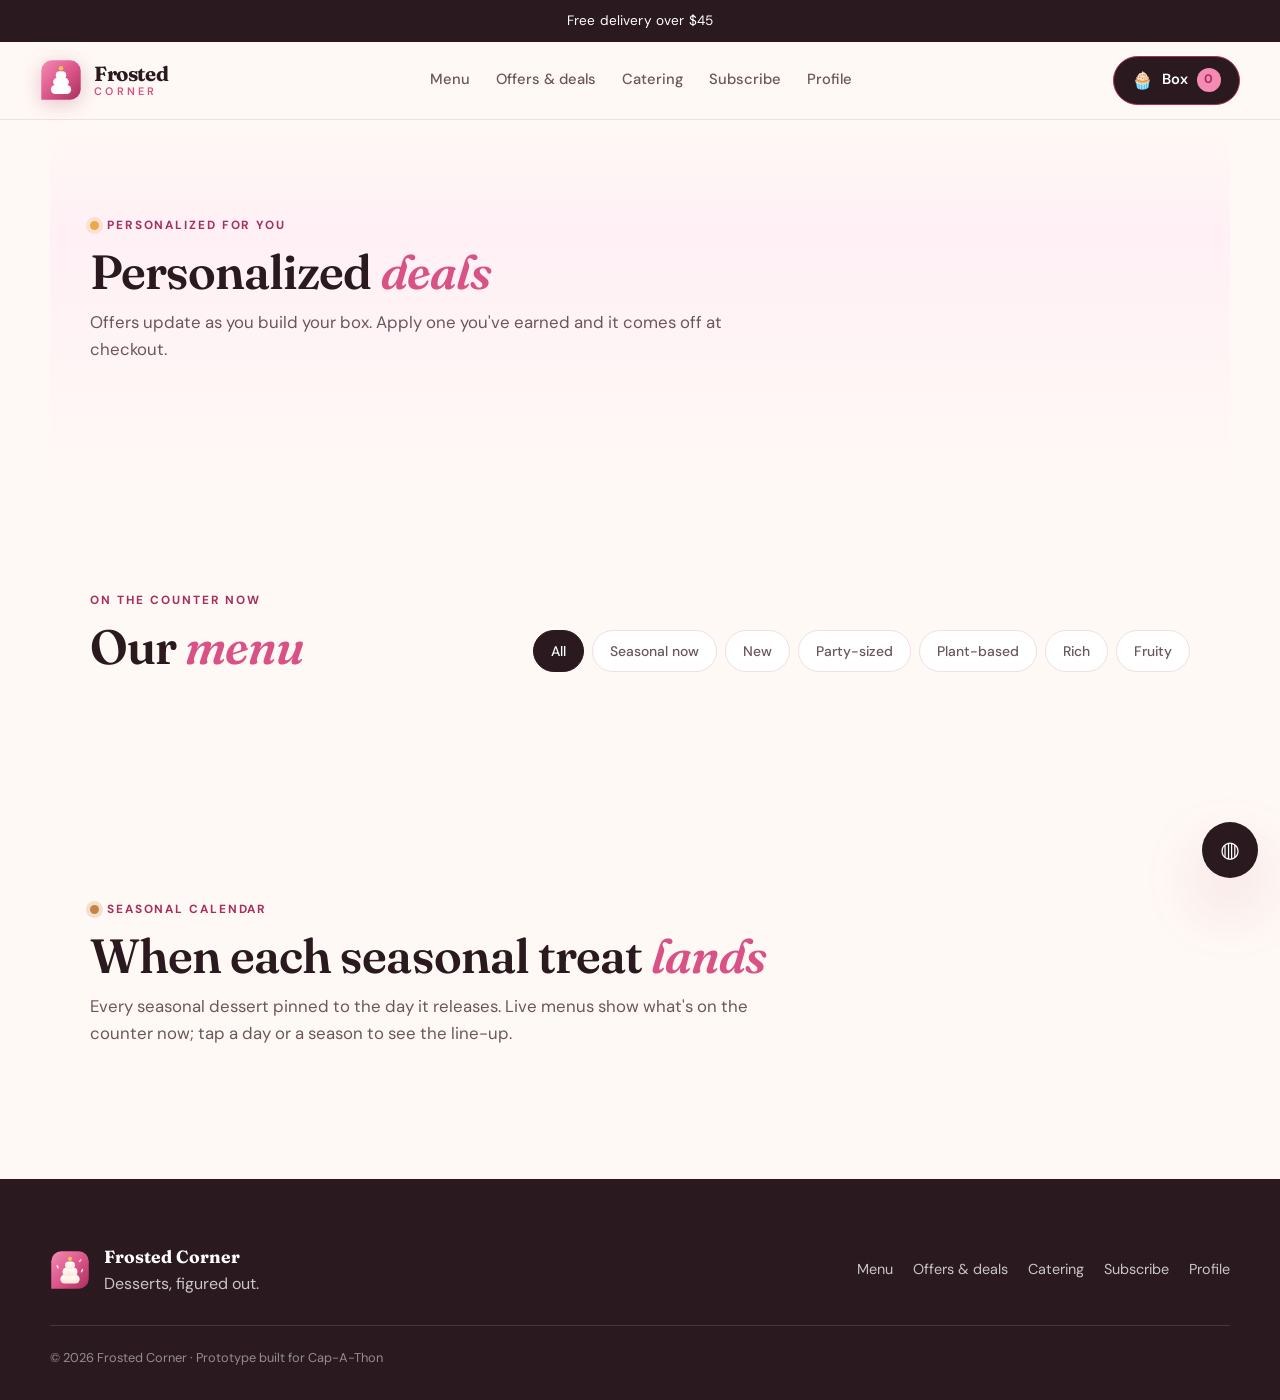
==== commit 73cb3064: "Wire the storefront: offers that apply at checkout, a release calendar, one concierge Offers: the ra" ====
--- a/frontend/index.html
+++ b/frontend/index.html
@@ -71,7 +71,7 @@
         <div>
           <p class="eyebrow"><span class="agent-dot tint-gold"></span>Personalized for you</p>
           <h2 id="home-offers-title">Personalized <em>deals</em></h2>
-          <p class="section-lede">Offers update as you build your box, so the savings stay relevant.</p>
+          <p class="section-lede">Offers update as you build your box. Apply one you've earned and it comes off at checkout.</p>
         </div>
       </div>
       <div class="offer-rail" data-offer-rail></div>
@@ -109,15 +109,15 @@
       <p class="grid-empty" data-grid-empty hidden>Nothing matches that filter this week — try another.</p>
     </section>
 
-    <section class="section" aria-labelledby="upcoming-seasonal-title">
+    <section class="section" id="seasonal" aria-labelledby="seasonal-calendar-title">
       <div class="section-head">
         <div>
-          <p class="eyebrow"><span class="agent-dot tint-caramel"></span>Coming later</p>
-          <h2 id="upcoming-seasonal-title">Holiday menus on the <em>horizon</em></h2>
-          <p class="section-lede">Plan ahead for the seasonal desserts arriving after the current menu.</p>
-        </div>
-      </div>
-      <div class="event-grid" data-event-grid></div>
+          <p class="eyebrow"><span class="agent-dot tint-caramel"></span>Seasonal calendar</p>
+          <h2 id="seasonal-calendar-title">When each seasonal treat <em>lands</em></h2>
+          <p class="section-lede">Every seasonal dessert pinned to the day it releases. Live menus show what's on the counter now; tap a day or a season to see the line-up.</p>
+        </div>
+      </div>
+      <div class="calendar-wrap" data-calendar aria-live="polite"></div>
     </section>
 
   </main>
@@ -159,7 +159,9 @@
     <div class="drawer-lines" data-drawer-lines></div>
 
     <footer class="drawer-foot">
-      <div class="drawer-total"><span>Subtotal</span><strong data-subtotal>$0.00</strong></div>
+      <div class="drawer-total drawer-sub"><span>Subtotal</span><strong data-subtotal>$0.00</strong></div>
+      <div class="drawer-offer" data-drawer-offer hidden></div>
+      <div class="drawer-total"><span>Total before delivery</span><strong data-drawer-total>$0.00</strong></div>
       <button class="button button-primary full" type="button" data-checkout>Checkout</button>
       <button class="text-button" type="button" data-clear-bag>Empty the box</button>
     </footer>
@@ -172,7 +174,8 @@
   <section class="support-panel" id="support-panel" data-support-panel hidden aria-label="Corner Concierge">
     <header class="support-head">
       <span class="agent-dot tint-pink" aria-hidden="true"></span>
-      <span><strong>Corner Concierge</strong><small>Flavors, parties, allergens, orders</small></span>
+      <span><strong>Corner Concierge</strong><small>Flavors, parties, allergens, offers, seasonal dates</small></span>
+      <button class="icon-button support-reset" type="button" data-support-reset aria-label="Start a new conversation" title="Start over">↺</button>
       <button class="icon-button" type="button" data-support-close aria-label="Close concierge">✕</button>
     </header>
     <div class="support-log" data-support-log aria-live="polite"></div>
@@ -196,6 +199,7 @@
       <p class="eyebrow">Almost there</p>
       <h2 id="checkout-title">Choose how to get it</h2>
       <p class="checkout-summary" data-checkout-summary></p>
+      <div class="checkout-receipt" data-checkout-receipt aria-live="polite"></div>
       <div class="fulfillment-options" role="group" aria-label="Fulfillment method">
         <label class="fulfillment-option is-selected"><input type="radio" name="fulfillment" value="pickup" checked />
           <strong>Pickup</strong><small>Ready in about 20 minutes</small></label>
--- a/frontend/styles.css
+++ b/frontend/styles.css
@@ -3343,3 +3343,547 @@
   .item-detail { grid-template-columns: 1fr; }
   .item-detail-panels { grid-template-columns: 1fr; }
 }
+
+/* ==========================================================================
+   Offers with real eligibility
+   ========================================================================== */
+
+.offer-status {
+  position: absolute;
+  top: 12px;
+  right: 12px;
+  display: inline-flex;
+  align-items: center;
+  gap: 6px;
+  font-size: .6rem;
+  font-weight: 800;
+  letter-spacing: .1em;
+  text-transform: uppercase;
+  padding: 3px 8px;
+  border-radius: 999px;
+  background: #eef0f6;
+  color: #5a6079;
+}
+
+.offer-status.status-eligible { background: #e6f6ef; color: #1f7a5c; }
+.offer-status.status-applied { background: var(--ink); color: #fff; }
+.offer-status.status-auto-on { background: #e6f6ef; color: #1f7a5c; }
+.offer-status.status-locked { background: #f2eef0; color: #7a6a70; }
+
+.offer-card.state-locked {
+  background: color-mix(in srgb, var(--card) 92%, var(--line));
+}
+
+.offer-card.state-locked .offer-emoji,
+.offer-card.state-locked h3 { opacity: .72; }
+
+.offer-card.state-applied {
+  border-color: var(--ink);
+  box-shadow: 0 0 0 2px color-mix(in srgb, var(--ink) 12%, transparent), var(--shadow-sm);
+}
+
+.offer-auto {
+  font-size: .76rem;
+  color: var(--ink-soft);
+}
+
+.chip[disabled],
+.chip[aria-disabled="true"] {
+  opacity: .45;
+  cursor: not-allowed;
+}
+
+/* Drawer: the applied offer shows up before checkout, with a way out. */
+.drawer-sub {
+  font-size: .86rem;
+  color: var(--ink-soft);
+}
+
+.drawer-sub strong {
+  font-family: inherit;
+  font-size: .95rem;
+  color: var(--ink-soft);
+}
+
+.drawer-offer {
+  display: flex;
+  align-items: center;
+  justify-content: space-between;
+  gap: 10px;
+  width: 100%;
+  font-size: .84rem;
+  color: #1f7a5c;
+}
+
+.drawer-offer strong { font-weight: 700; }
+
+.drawer-offer .text-button {
+  font-size: .76rem;
+  padding: 0;
+  margin: 0;
+}
+
+.checkout-receipt {
+  display: grid;
+  gap: 6px;
+  padding: 12px 14px;
+  border: 1px solid var(--line);
+  border-radius: var(--r-md);
+  background: var(--cream);
+  font-size: .9rem;
+}
+
+.receipt-row {
+  display: flex;
+  justify-content: space-between;
+  gap: 12px;
+}
+
+.receipt-off { color: #1f7a5c; }
+
+.receipt-total {
+  margin-top: 4px;
+  padding-top: 8px;
+  border-top: 1px dashed var(--line);
+  font-size: 1rem;
+}
+
+.receipt-total strong {
+  font-family: "Fraunces", serif;
+  font-size: 1.3rem;
+}
+
+/* ==========================================================================
+   Seasonal release calendar
+   ========================================================================== */
+
+.calendar-wrap {
+  display: grid;
+  grid-template-columns: minmax(0, 1fr) 300px;
+  gap: 22px;
+  align-items: start;
+}
+
+.calendar {
+  background: var(--card);
+  border: 1px solid var(--line);
+  border-radius: var(--r-lg);
+  padding: 20px 22px 22px;
+  box-shadow: var(--shadow-sm);
+}
+
+.cal-head {
+  display: flex;
+  align-items: center;
+  gap: 10px;
+  margin-bottom: 14px;
+}
+
+.cal-head .icon-button {
+  width: 34px;
+  height: 34px;
+  font-size: 1.2rem;
+}
+
+.cal-head .icon-button[disabled] { opacity: .35; cursor: default; }
+
+.cal-title {
+  margin: 0;
+  font-size: 1.35rem;
+  flex: 1;
+}
+
+.cal-today { margin-left: auto; }
+
+.cal-legend {
+  display: flex;
+  flex-wrap: wrap;
+  gap: 8px;
+  margin-bottom: 14px;
+}
+
+.cal-season {
+  display: inline-flex;
+  align-items: center;
+  gap: 8px;
+  padding: 6px 10px 6px 8px;
+  border: 1px solid var(--line);
+  border-left: 4px solid var(--tint);
+  border-radius: 12px;
+  background: color-mix(in srgb, var(--tint-wash) 55%, #fff);
+  font: inherit;
+  text-align: left;
+  cursor: pointer;
+  transition: transform .18s var(--ease-bounce), box-shadow .18s ease;
+}
+
+.cal-season:hover { transform: translateY(-2px); box-shadow: var(--shadow-sm); }
+
+.cal-season-emoji { font-size: 1.1rem; }
+
+.cal-season-body { display: grid; line-height: 1.2; }
+.cal-season-body strong { font-size: .82rem; }
+.cal-season-body small { font-size: .7rem; color: var(--ink-soft); }
+
+.cal-season-state {
+  margin-left: 4px;
+  font-size: .58rem;
+  font-weight: 800;
+  letter-spacing: .1em;
+  text-transform: uppercase;
+  padding: 3px 7px;
+  border-radius: 999px;
+  background: #eef0f6;
+  color: #5a6079;
+}
+
+.cal-season.state-live .cal-season-state { background: #e6f6ef; color: #1f7a5c; }
+.cal-season.state-preorder .cal-season-state { background: #fdf0e0; color: #9a5b1c; }
+
+.cal-weekdays {
+  display: grid;
+  grid-template-columns: repeat(7, minmax(0, 1fr));
+  gap: 4px;
+  margin-bottom: 4px;
+  font-size: .66rem;
+  font-weight: 700;
+  letter-spacing: .08em;
+  text-transform: uppercase;
+  color: var(--ink-soft);
+  text-align: center;
+}
+
+.cal-grid {
+  display: grid;
+  grid-template-columns: repeat(7, minmax(0, 1fr));
+  gap: 4px;
+}
+
+.cal-day {
+  position: relative;
+  min-height: 74px;
+  padding: 6px;
+  border: 1px solid var(--line);
+  border-radius: 10px;
+  background: #fff;
+  font: inherit;
+  text-align: left;
+  cursor: pointer;
+  display: flex;
+  flex-direction: column;
+  gap: 4px;
+  transition: border-color .15s ease, box-shadow .15s ease;
+}
+
+.cal-day:hover { border-color: var(--berry); }
+.cal-day:focus-visible { outline: 2px solid var(--berry); outline-offset: 1px; }
+.cal-day.is-outside { border-color: transparent; background: transparent; cursor: default; }
+.cal-day.is-past { background: var(--cream); }
+.cal-day.is-past .cal-num { color: var(--ink-soft); }
+.cal-day.is-today { border-color: var(--berry); }
+.cal-day.is-today .cal-num {
+  background: var(--berry);
+  color: #fff;
+}
+.cal-day.is-selected { box-shadow: 0 0 0 2px rgba(217, 82, 134, .28); }
+
+.cal-num {
+  display: inline-grid;
+  place-items: center;
+  width: 22px;
+  height: 22px;
+  border-radius: 50%;
+  font-size: .74rem;
+  font-weight: 700;
+}
+
+.cal-events {
+  display: grid;
+  gap: 3px;
+}
+
+.cal-event {
+  display: flex;
+  align-items: center;
+  gap: 5px;
+  padding: 2px 5px 2px 2px;
+  border-radius: 7px;
+  background: var(--tint-wash);
+  border-left: 3px solid var(--tint);
+  font-size: .64rem;
+  font-weight: 600;
+  line-height: 1.15;
+  color: var(--ink);
+  overflow: hidden;
+}
+
+.cal-event img {
+  width: 22px;
+  height: 17px;
+  object-fit: cover;
+  border-radius: 4px;
+  flex: none;
+}
+
+.cal-event-name {
+  white-space: nowrap;
+  overflow: hidden;
+  text-overflow: ellipsis;
+}
+
+.cal-event.is-released::after {
+  content: "";
+  width: 6px;
+  height: 6px;
+  border-radius: 50%;
+  background: #1f9d6b;
+  margin-left: auto;
+  flex: none;
+}
+
+.cal-day-panel {
+  margin-top: 14px;
+  padding-top: 14px;
+  border-top: 1px solid var(--line);
+}
+
+.cal-day-title {
+  margin: 0 0 10px;
+  font-weight: 700;
+  font-size: .92rem;
+  display: flex;
+  align-items: baseline;
+  gap: 10px;
+}
+
+.cal-day-when {
+  font-size: .74rem;
+  font-weight: 600;
+  color: var(--berry);
+}
+
+.cal-day-empty {
+  margin: 0;
+  font-size: .86rem;
+  color: var(--ink-soft);
+}
+
+.cal-day-items {
+  display: grid;
+  grid-template-columns: repeat(auto-fill, minmax(260px, 1fr));
+  gap: 10px;
+}
+
+.cal-item {
+  display: grid;
+  grid-template-columns: 92px 1fr;
+  gap: 12px;
+  align-items: center;
+  padding: 8px;
+  border-radius: 14px;
+  background: color-mix(in srgb, var(--tint, #e8557f) 7%, #fff);
+}
+
+.cal-item img {
+  width: 92px;
+  height: 70px;
+  object-fit: cover;
+  border-radius: 10px;
+}
+
+.cal-item-body { display: grid; gap: 3px; min-width: 0; }
+.cal-item-menu { font-size: .64rem; font-weight: 700; letter-spacing: .1em; text-transform: uppercase; color: var(--tint); }
+.cal-item-body strong { font-size: .9rem; }
+.cal-item-body small { font-size: .76rem; color: var(--ink-soft); }
+
+.cal-item-foot {
+  display: flex;
+  align-items: center;
+  justify-content: space-between;
+  gap: 8px;
+  margin-top: 4px;
+  font-weight: 700;
+  font-size: .86rem;
+}
+
+.cal-side {
+  background: var(--card);
+  border: 1px solid var(--line);
+  border-radius: var(--r-lg);
+  padding: 18px 18px 20px;
+  box-shadow: var(--shadow-sm);
+}
+
+.cal-side .eyebrow { margin-bottom: 10px; }
+
+.cal-upcoming-list {
+  list-style: none;
+  margin: 0;
+  padding: 0;
+  display: grid;
+  gap: 8px;
+}
+
+.cal-upcoming {
+  display: grid;
+  grid-template-columns: 56px 1fr auto;
+  gap: 10px;
+  align-items: center;
+  padding: 6px;
+  border-radius: 12px;
+  background: color-mix(in srgb, var(--tint, #e8557f) 6%, #fff);
+}
+
+.cal-upcoming-open {
+  padding: 0;
+  border: 0;
+  background: none;
+  cursor: pointer;
+  line-height: 0;
+  border-radius: 8px;
+}
+
+.cal-upcoming-open img {
+  width: 56px;
+  height: 42px;
+  object-fit: cover;
+  border-radius: 8px;
+}
+
+.cal-upcoming-body { display: grid; min-width: 0; line-height: 1.25; }
+.cal-upcoming-body strong { font-size: .84rem; white-space: nowrap; overflow: hidden; text-overflow: ellipsis; }
+.cal-upcoming-body small { font-size: .7rem; color: var(--ink-soft); }
+
+.cal-upcoming .chip { font-size: .72rem; padding: 5px 10px; }
+
+@media (max-width: 980px) {
+  .calendar-wrap { grid-template-columns: 1fr; }
+}
+
+@media (max-width: 680px) {
+  .calendar { padding: 14px 12px 16px; }
+  .cal-day { min-height: 52px; padding: 4px; }
+  .cal-events { display: flex; flex-wrap: wrap; gap: 3px; }
+  .cal-event { padding: 0; width: 8px; height: 8px; border-radius: 50%; border-left: 0; background: var(--tint); }
+  .cal-event img, .cal-event-name, .cal-event.is-released::after { display: none; }
+  .cal-day-items { grid-template-columns: 1fr; }
+  .cal-season-body small { display: none; }
+}
+
+/* ==========================================================================
+   Item detail: pairings and unreleased items
+   ========================================================================== */
+
+.item-pairs {
+  display: flex;
+  flex-wrap: wrap;
+  align-items: center;
+  gap: 6px;
+  margin: 6px 0 2px;
+}
+
+.item-pairs-label {
+  font-size: .68rem;
+  font-weight: 700;
+  letter-spacing: .1em;
+  text-transform: uppercase;
+  color: var(--ink-soft);
+  margin-right: 4px;
+}
+
+.item-pair {
+  display: inline-flex;
+  align-items: center;
+  gap: 6px;
+  padding: 3px 9px 3px 3px;
+  border: 1px solid var(--line);
+  border-radius: 999px;
+  background: #fff;
+  font: inherit;
+  font-size: .76rem;
+  cursor: pointer;
+}
+
+.item-pair img { width: 26px; height: 20px; object-fit: cover; border-radius: 999px; }
+.item-pair:hover { border-color: var(--berry); color: var(--berry); }
+
+.item-detail-soon {
+  font-size: .82rem;
+  font-weight: 700;
+  color: var(--berry-deep);
+  background: var(--pink-wash);
+  padding: 8px 14px;
+  border-radius: 999px;
+}
+
+/* ==========================================================================
+   Concierge panel, tidied
+   ========================================================================== */
+
+.support-panel {
+  width: min(400px, calc(100vw - 32px));
+  right: 16px;
+  bottom: 88px;
+  max-height: min(78vh, 680px);
+}
+
+.support-head { padding: 12px 14px; }
+.support-head small { font-size: .7rem; }
+
+.support-log {
+  max-height: none;
+  flex: 1;
+  min-height: 220px;
+  padding: 14px;
+  gap: 12px;
+}
+
+.bubble.from-agent { border-bottom-left-radius: 6px; }
+.bubble.from-user { border-bottom-right-radius: 6px; }
+
+.bubble-source {
+  display: block;
+  margin-top: 8px;
+  font-size: .64rem;
+  letter-spacing: .04em;
+  color: var(--ink-soft);
+  opacity: .8;
+}
+
+.bubble .rec-strip { margin-top: 10px; }
+
+.rec-add-soon {
+  background: transparent;
+  color: var(--ink-soft);
+  border: 1px solid var(--line);
+}
+
+.occasion-grid {
+  padding: 0 14px 10px;
+  gap: 6px;
+}
+
+.occasion {
+  font-size: .74rem;
+  padding: 6px 10px;
+}
+
+.support-panel .chat-form {
+  padding: 10px 14px 14px;
+  border-top: 1px solid var(--line);
+  background: var(--card);
+}
+
+.chat-form input:disabled { opacity: .6; }
+
+.bubble.working { padding: 12px 14px; }
+
+@media (max-width: 680px) {
+  .support-panel {
+    right: 8px;
+    left: 8px;
+    bottom: 80px;
+    width: auto;
+    max-height: 72vh;
+  }
+}
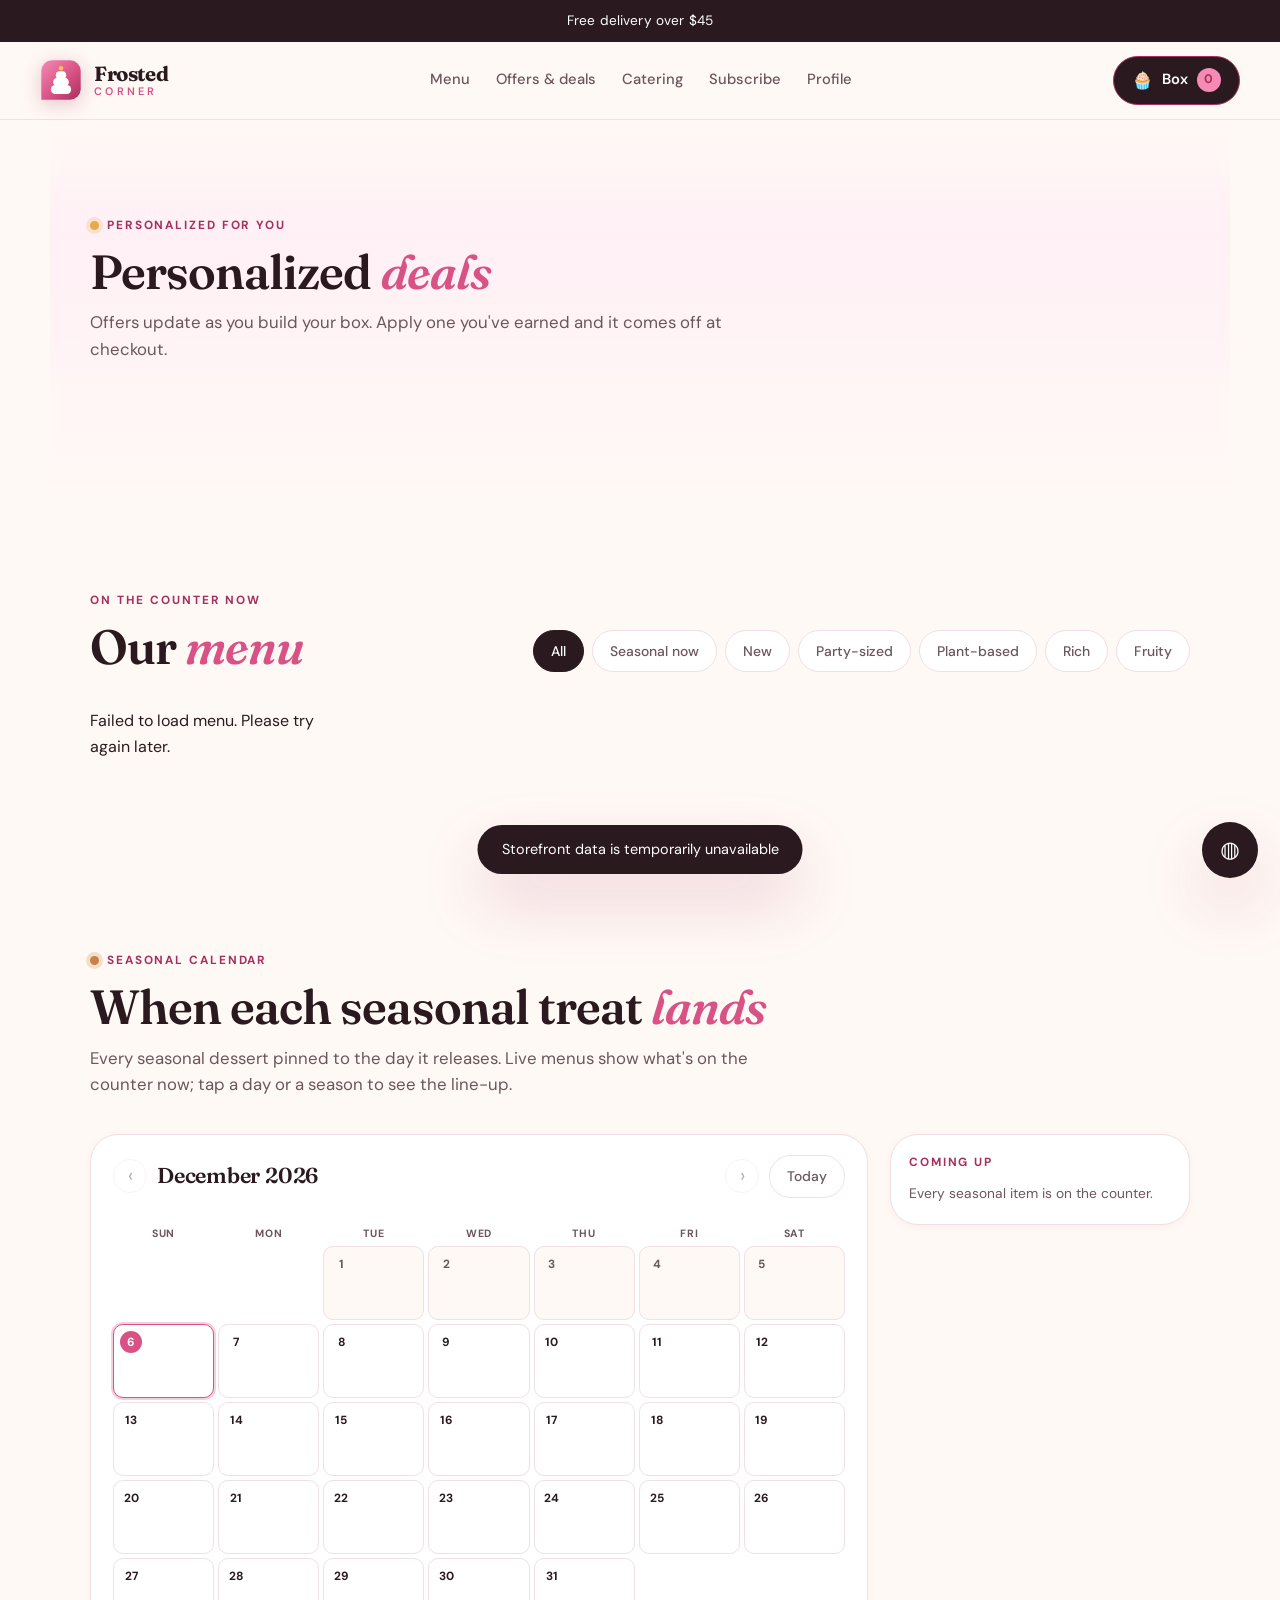
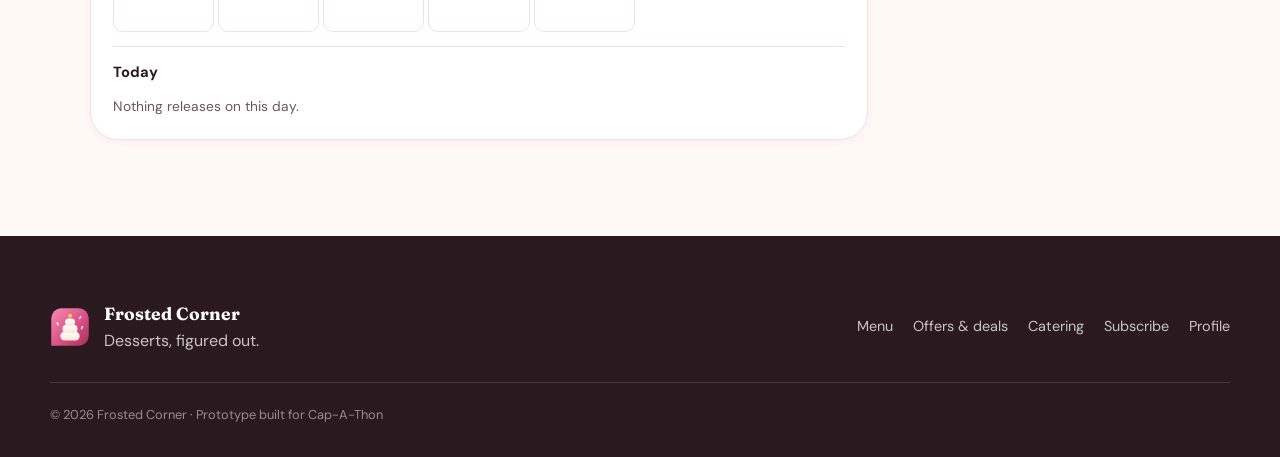
==== commit 8d89de95: "Track orders from checkout to pickup; move stock and history through PostgreSQL Placing an order now" ====
--- a/frontend/index.html
+++ b/frontend/index.html
@@ -66,6 +66,18 @@
   </header>
 
   <main id="main">
+    <!-- ── Orders in progress (shown only when there are any) ── -->
+    <section class="section orders-section" data-orders-section hidden aria-labelledby="orders-title">
+      <div class="section-head">
+        <div>
+          <p class="eyebrow"><span class="agent-dot tint-pink"></span>Your orders</p>
+          <h2 id="orders-title">Where your box <em>is</em></h2>
+          <p class="section-lede">Live from the corner. This updates on its own as your order moves from received to ready.</p>
+        </div>
+      </div>
+      <div class="order-cards" data-order-cards aria-live="polite"></div>
+    </section>
+
     <section class="section offers-section" aria-labelledby="home-offers-title">
       <div class="section-head">
         <div>
@@ -206,6 +218,8 @@
         <label class="fulfillment-option"><input type="radio" name="fulfillment" value="delivery" />
           <strong>Delivery</strong><small>Free over $45 · 30–45 minutes</small></label>
       </div>
+      <label class="checkout-field">Name for the order<input name="name" type="text" autocomplete="name"
+          placeholder="Who's it for?" required /></label>
       <label class="checkout-field" data-address-field hidden>Delivery address<input name="address" type="text"
           placeholder="123 Corner Street" autocomplete="street-address" /></label>
       <label class="checkout-field">Preferred window<select name="window">
@@ -213,7 +227,10 @@
           <option>Today, 5:00–5:30 PM</option>
           <option>Today, 6:00–6:30 PM</option>
         </select></label>
-      <button class="button button-primary full" type="submit">Place demo order</button>
+      <label class="checkout-field">Note for the corner (optional)<textarea name="note" rows="2"
+          placeholder="Candles, a gift note, anything to flag…"></textarea></label>
+      <button class="button button-primary full" type="submit">Place order</button>
+      <p class="checkout-note">You'll see it move — received, preparing, ready — right here on the page.</p>
     </form>
   </dialog>
 
--- a/frontend/styles.css
+++ b/frontend/styles.css
@@ -3887,3 +3887,76 @@
     max-height: 72vh;
   }
 }
+
+/* The picks panel re-enters when the box changes, so a new set reads as new. */
+.picks-panel.is-fresh .pick-card { animation: rise .45s var(--ease-bounce, cubic-bezier(.34,1.56,.64,1)) both; }
+.picks-panel.is-fresh .picks-head strong { animation: rise .35s ease both; }
+.admin-live { font-size: .74rem; color: var(--ink-soft); margin-left: 10px; }
+.admin-live::before { content: ""; display: inline-block; width: 7px; height: 7px; border-radius: 50%; background: #1f9d6b; margin-right: 6px; animation: pulse-dot 1.6s ease-in-out infinite; }
+
+/* ── Orders in progress ─────────────────────────────────────── */
+.orders-section { padding-top: clamp(24px, 4vw, 40px); padding-bottom: 0; }
+.orders-section .section-head { margin-bottom: 20px; }
+.order-cards { display: grid; gap: 14px; grid-template-columns: repeat(auto-fit, minmax(min(100%, 420px), 1fr)); }
+.order-card {
+  background: var(--card, #fff); border: 1px solid var(--line, #F1DDE5); border-radius: var(--r-lg, 22px);
+  padding: 18px 20px; display: grid; gap: 14px; box-shadow: var(--shadow-sm);
+  border-left: 5px solid var(--pink);
+  animation: rise .4s ease both;
+}
+.order-card.status-preparing { border-left-color: var(--gold, #F5C451); }
+.order-card.status-ready, .order-card.status-out-for-delivery { border-left-color: var(--mint, #7ED3B2); }
+.order-card.is-final { border-left-color: var(--line, #F1DDE5); opacity: .82; }
+.order-card.status-cancelled { border-left-color: #C9A0AA; }
+.order-card-head { display: flex; justify-content: space-between; gap: 14px; align-items: flex-start; }
+.order-card-head > div { display: grid; gap: 4px; }
+.order-headline { font-family: var(--font-display, "Fraunces", serif); font-size: 1.15rem; line-height: 1.2; }
+.order-when { font-size: .84rem; color: var(--ink-soft); }
+.order-pill {
+  flex: none; font-size: .68rem; font-weight: 700; letter-spacing: .05em; text-transform: uppercase;
+  padding: 6px 11px; border-radius: 999px; background: var(--pink-wash); color: #93203E; white-space: nowrap;
+}
+.order-pill.status-preparing { background: #FDEBCF; color: #8A5A17; }
+.order-pill.status-ready, .order-pill.status-out-for-delivery { background: #DCF0E8; color: #226B52; }
+.order-pill.status-completed { background: var(--cream); color: var(--ink-soft); }
+.order-pill.status-cancelled { background: #EEE4E7; color: #6B565C; }
+
+.order-steps { list-style: none; margin: 0; padding: 0; display: grid; grid-template-columns: repeat(4, 1fr); gap: 0; position: relative; }
+.order-step { display: grid; justify-items: center; gap: 5px; text-align: center; font-size: .74rem; color: var(--ink-soft); position: relative; }
+.order-step i {
+  width: 14px; height: 14px; border-radius: 50%; background: #fff; border: 2px solid var(--line, #F1DDE5);
+  position: relative; z-index: 1; transition: all .25s ease;
+}
+.order-step::before {
+  content: ""; position: absolute; top: 6px; left: -50%; right: 50%; height: 2px; background: var(--line, #F1DDE5);
+}
+.order-step:first-child::before { display: none; }
+.order-step.is-done i { background: var(--pink); border-color: var(--pink); }
+.order-step.is-done::before { background: var(--pink); }
+.order-step.is-current i { border-color: var(--pink); box-shadow: 0 0 0 4px var(--pink-soft); animation: pulse 1.4s ease-in-out infinite; }
+.order-step.is-current::before { background: var(--pink); }
+.order-step.is-current span, .order-step.is-done span { color: var(--ink); font-weight: 600; }
+.order-step small { font-size: .68rem; min-height: 1em; }
+@keyframes pulse { 0%, 100% { box-shadow: 0 0 0 4px var(--pink-soft); } 50% { box-shadow: 0 0 0 7px transparent; } }
+
+.order-lines { display: flex; flex-wrap: wrap; gap: 8px; }
+.order-line {
+  display: inline-flex; align-items: center; gap: 8px; font-size: .82rem; font-weight: 600;
+  background: var(--cream); border-radius: 999px; padding: 4px 12px 4px 4px;
+}
+.order-line img { width: 36px; height: 27px; object-fit: cover; border-radius: 999px; }
+.order-card-foot { display: flex; align-items: center; gap: 14px; flex-wrap: wrap; font-size: .84rem; color: var(--ink-soft); }
+.order-card-foot strong { color: var(--ink); font-size: .95rem; }
+.order-updated { margin-left: auto; font-size: .76rem; }
+.order-card-foot .text-button { font-size: .8rem; }
+@media (max-width: 560px) {
+  .order-step span { font-size: .66rem; }
+  .order-updated { margin-left: 0; }
+}
+
+/* Checkout: the name / note fields share the existing field style. */
+.checkout-field textarea {
+  width: 100%; border: 1px solid var(--line, #F1DDE5); border-radius: 12px; padding: 10px 12px;
+  font: inherit; resize: vertical; min-height: 54px; background: #fff;
+}
+.checkout-note { font-size: .78rem; color: var(--ink-soft); text-align: center; margin-top: 8px; }
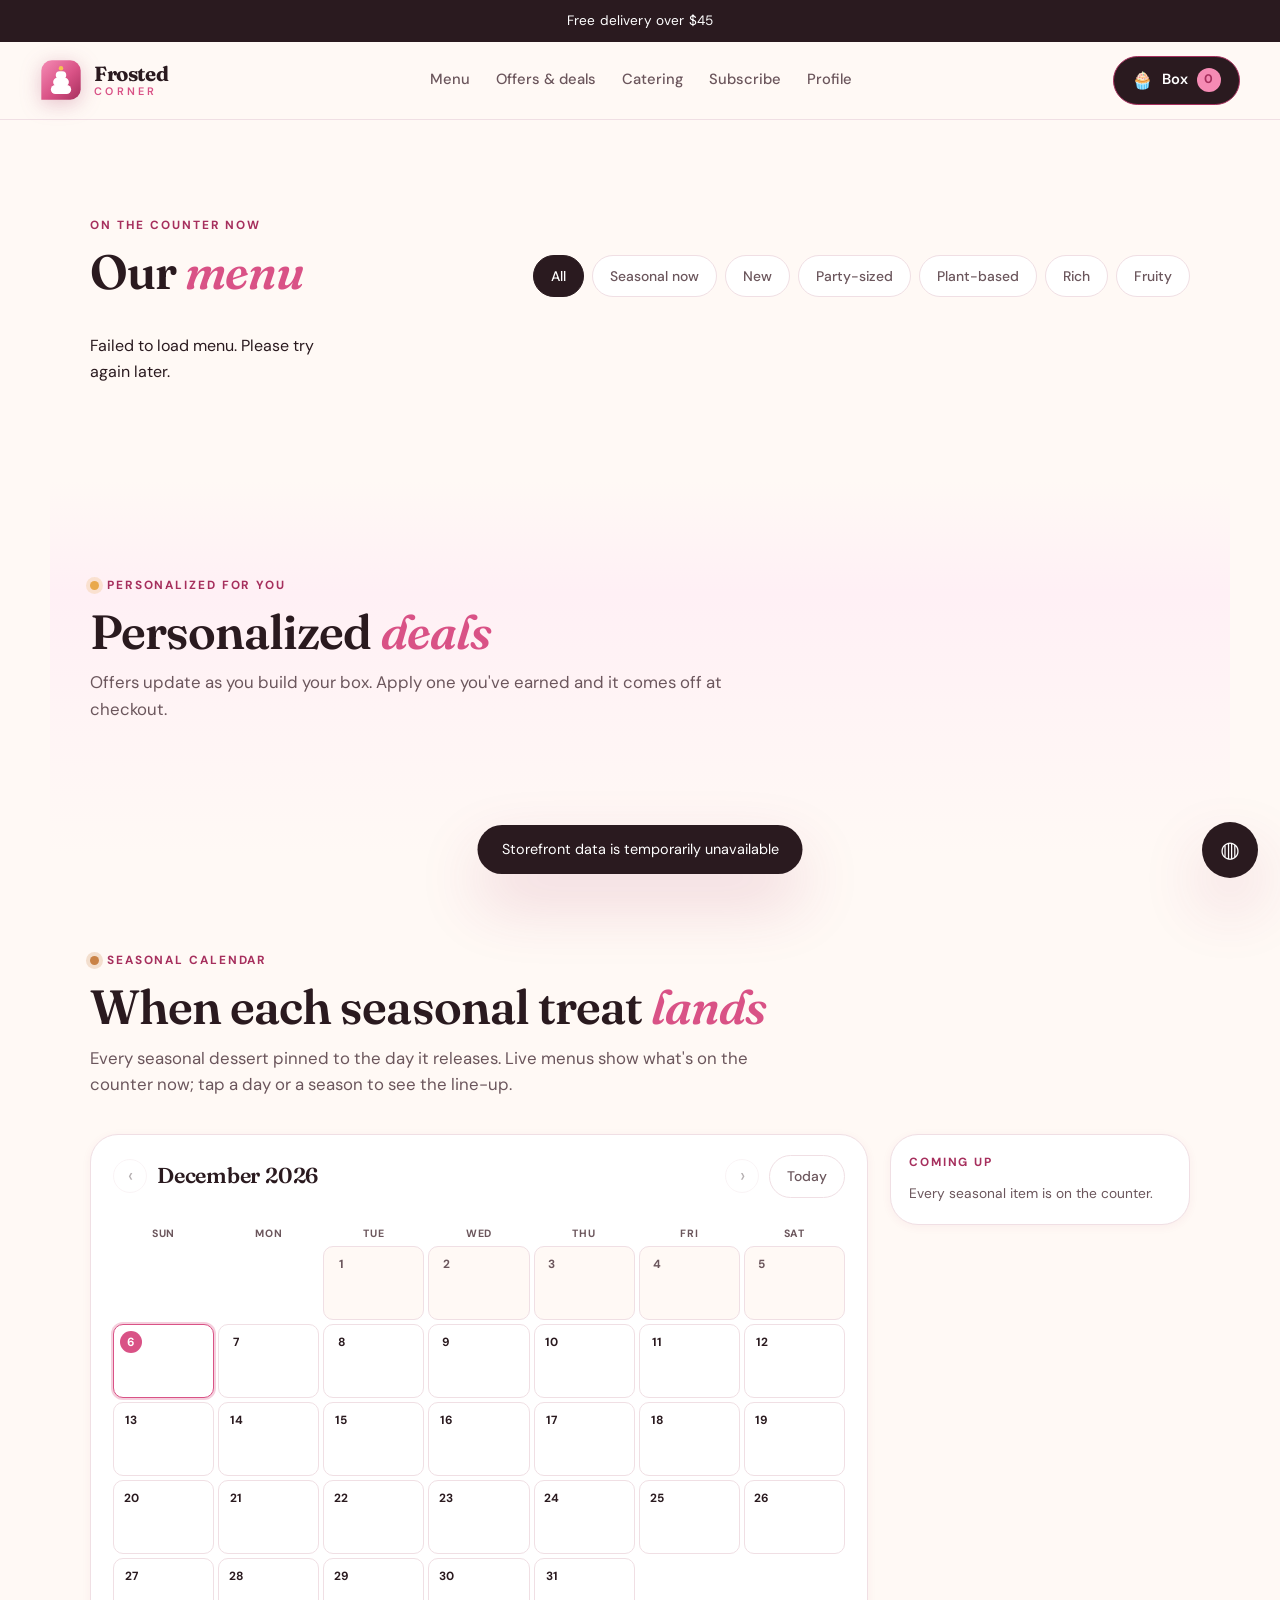
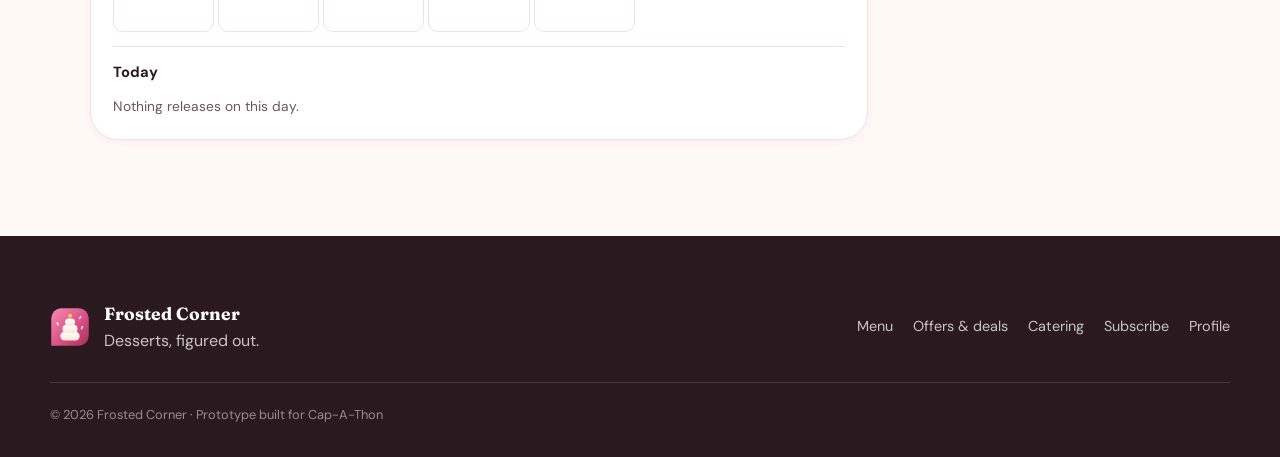
==== commit 5f1c9418: "Menu first, a plain order drawer, and picks that follow the scroll The personalized deals now sit be" ====
--- a/frontend/index.html
+++ b/frontend/index.html
@@ -78,17 +78,6 @@
       <div class="order-cards" data-order-cards aria-live="polite"></div>
     </section>
 
-    <section class="section offers-section" aria-labelledby="home-offers-title">
-      <div class="section-head">
-        <div>
-          <p class="eyebrow"><span class="agent-dot tint-gold"></span>Personalized for you</p>
-          <h2 id="home-offers-title">Personalized <em>deals</em></h2>
-          <p class="section-lede">Offers update as you build your box. Apply one you've earned and it comes off at checkout.</p>
-        </div>
-      </div>
-      <div class="offer-rail" data-offer-rail></div>
-    </section>
-
     <!-- ── Weekly menu ──────────────────────────────────────── -->
     <section class="section" id="menu">
       <div class="section-head">
@@ -121,6 +110,17 @@
       <p class="grid-empty" data-grid-empty hidden>Nothing matches that filter this week — try another.</p>
     </section>
 
+    <section class="section offers-section" aria-labelledby="home-offers-title">
+      <div class="section-head">
+        <div>
+          <p class="eyebrow"><span class="agent-dot tint-gold"></span>Personalized for you</p>
+          <h2 id="home-offers-title">Personalized <em>deals</em></h2>
+          <p class="section-lede">Offers update as you build your box. Apply one you've earned and it comes off at checkout.</p>
+        </div>
+      </div>
+      <div class="offer-rail" data-offer-rail></div>
+    </section>
+
     <section class="section" id="seasonal" aria-labelledby="seasonal-calendar-title">
       <div class="section-head">
         <div>
@@ -153,20 +153,12 @@
   <aside class="bag-drawer" id="bag-drawer" data-drawer aria-label="Your box" hidden>
     <header class="drawer-head">
       <div>
-        <p class="eyebrow">Your box</p>
+        <p class="eyebrow">Your order</p>
         <h2 data-drawer-title>Empty box</h2>
-      </div>
-      <button class="icon-button" type="button" data-close-bag aria-label="Close box">✕</button>
+        <p class="drawer-hint" data-box-hint>A Frosted Corner box holds six.</p>
+      </div>
+      <button class="icon-button" type="button" data-close-bag aria-label="Close order">✕</button>
     </header>
-
-    <div class="box-stage">
-      <div class="box" data-box>
-        <div class="box-lid"><span class="lid-logo">Frosted Corner</span></div>
-        <div class="box-inner" data-box-slots></div>
-      </div>
-    </div>
-
-    <p class="box-hint" data-box-hint>A Frosted Corner box holds six.</p>
 
     <div class="drawer-lines" data-drawer-lines></div>
 
--- a/frontend/styles.css
+++ b/frontend/styles.css
@@ -2072,120 +2072,10 @@
   margin-top: 6px;
 }
 
-/* Box stage: a little perspective so the lid reads as a hinged flap */
-.box-stage {
-  padding: 8px 22px 0;
-  perspective: 1000px;
-}
-
-.box {
-  position: relative;
-  transform-style: preserve-3d;
-}
-
-.box-lid {
-  height: 46px;
-  border-radius: 12px 12px 4px 4px;
-  background: linear-gradient(160deg, var(--pink), var(--berry));
-  transform-origin: bottom center;
-  transform: rotateX(62deg);
-  transition: transform .5s cubic-bezier(.32, .72, 0, 1);
-  display: grid;
-  place-items: center;
-  box-shadow: 0 -8px 24px rgba(166, 47, 93, .26);
-}
-
-.lid-logo {
-  font-family: "Fraunces", serif;
+.drawer-hint {
   font-size: .8rem;
-  font-weight: 700;
-  letter-spacing: .12em;
-  text-transform: uppercase;
-  color: #fff;
-  opacity: .9;
-  transform: rotateX(-18deg);
-}
-
-/* Lid closes when the box is full — a small piece of feedback */
-.box.is-full .box-lid {
-  transform: rotateX(8deg);
-}
-
-.box-inner {
-  position: relative;
-  margin-top: -4px;
-  background: linear-gradient(175deg, #fff, var(--pink-wash));
-  border: 3px solid #fff;
-  border-radius: 6px 6px 16px 16px;
-  box-shadow: var(--shadow-md), inset 0 3px 12px rgba(166, 47, 93, .08);
-  padding: 14px;
-  display: grid;
-  grid-template-columns: repeat(3, 1fr);
-  gap: 10px;
-}
-
-.slot {
-  aspect-ratio: 1;
-  border-radius: 12px;
-  display: grid;
-  place-items: center;
-  align-content: center;
-  gap: 2px;
-  background: rgba(255, 255, 255, .55);
-  border: 2px dashed var(--line);
-  font-size: .62rem;
-  color: var(--ink-soft);
-  text-align: center;
-}
-
-.slot.is-filled {
-  background: var(--tint-wash);
-  border: 2px solid transparent;
-  animation: dropIn .44s var(--ease-bounce) backwards;
-}
-
-@keyframes dropIn {
-  from {
-    opacity: 0;
-    transform: translateY(-22px) scale(.6) rotate(-12deg);
-  }
-
-  to {
-    opacity: 1;
-    transform: none;
-  }
-}
-
-.slot-emoji {
-  font-size: 1.75rem;
-  line-height: 1;
-}
-
-.slot-name {
-  font-size: .56rem;
-  font-weight: 600;
-  line-height: 1.15;
-  padding: 0 4px;
-  color: var(--ink);
-  overflow: hidden;
-  display: -webkit-box;
-  -webkit-line-clamp: 2;
-  -webkit-box-orient: vertical;
-}
-
-.slot.is-overflow {
-  background: var(--ink);
-  color: #fff;
-  border-color: var(--ink);
-  font-family: "Fraunces", serif;
-  font-size: 1rem;
-}
-
-.box-hint {
-  text-align: center;
-  font-size: .78rem;
-  color: var(--ink-soft);
-  padding: 12px 22px 4px;
+  color: var(--ink-soft);
+  margin-top: 4px;
 }
 
 .drawer-lines {
@@ -2718,7 +2608,45 @@
   border-radius: var(--radius-lg, 22px);
   background: linear-gradient(180deg, color-mix(in srgb, var(--pink, #e8557f) 7%, #fff), #fff);
   border: 1px solid color-mix(in srgb, var(--pink, #e8557f) 16%, transparent);
-  transition: opacity .25s ease;
+  transition: opacity .25s ease, box-shadow .25s ease, padding .25s ease;
+  /* Follows the scroll down the menu, tucked under the site header. */
+  position: sticky;
+  top: calc(var(--header-h, 72px) + 8px);
+  z-index: 40;
+}
+
+/* Once it is actually stuck it compacts: no trace, one scrollable row of
+   smaller cards, so the menu underneath stays readable. */
+.picks-panel.is-stuck {
+  padding: 12px 16px 14px;
+  background: color-mix(in srgb, #fff 94%, var(--pink, #e8557f));
+  box-shadow: 0 14px 34px rgba(166, 47, 93, .16);
+  backdrop-filter: blur(10px);
+}
+.picks-panel.is-stuck .picks-head { margin-bottom: 8px; }
+.picks-panel.is-stuck .picks-trace,
+.picks-panel.is-stuck .picks-trace-toggle { display: none; }
+.picks-panel.is-stuck .picks-row {
+  display: flex;
+  overflow-x: auto;
+  gap: 10px;
+  padding-bottom: 2px;
+  scroll-snap-type: x proximity;
+}
+.picks-panel.is-stuck .pick-card {
+  flex: 0 0 auto;
+  width: min(300px, 78vw);
+  grid-template-columns: 56px 1fr;
+  gap: 10px;
+  padding: 8px;
+  scroll-snap-align: start;
+  animation: none;
+}
+.picks-panel.is-stuck .pick-photo { width: 56px; height: 46px; }
+.picks-panel.is-stuck .pick-reason { display: none; }
+.picks-panel.is-stuck .pick-foot { margin-top: 4px; }
+@media (max-width: 640px) {
+  .picks-panel { position: static; }
 }
 
 .picks-panel.is-thinking,
